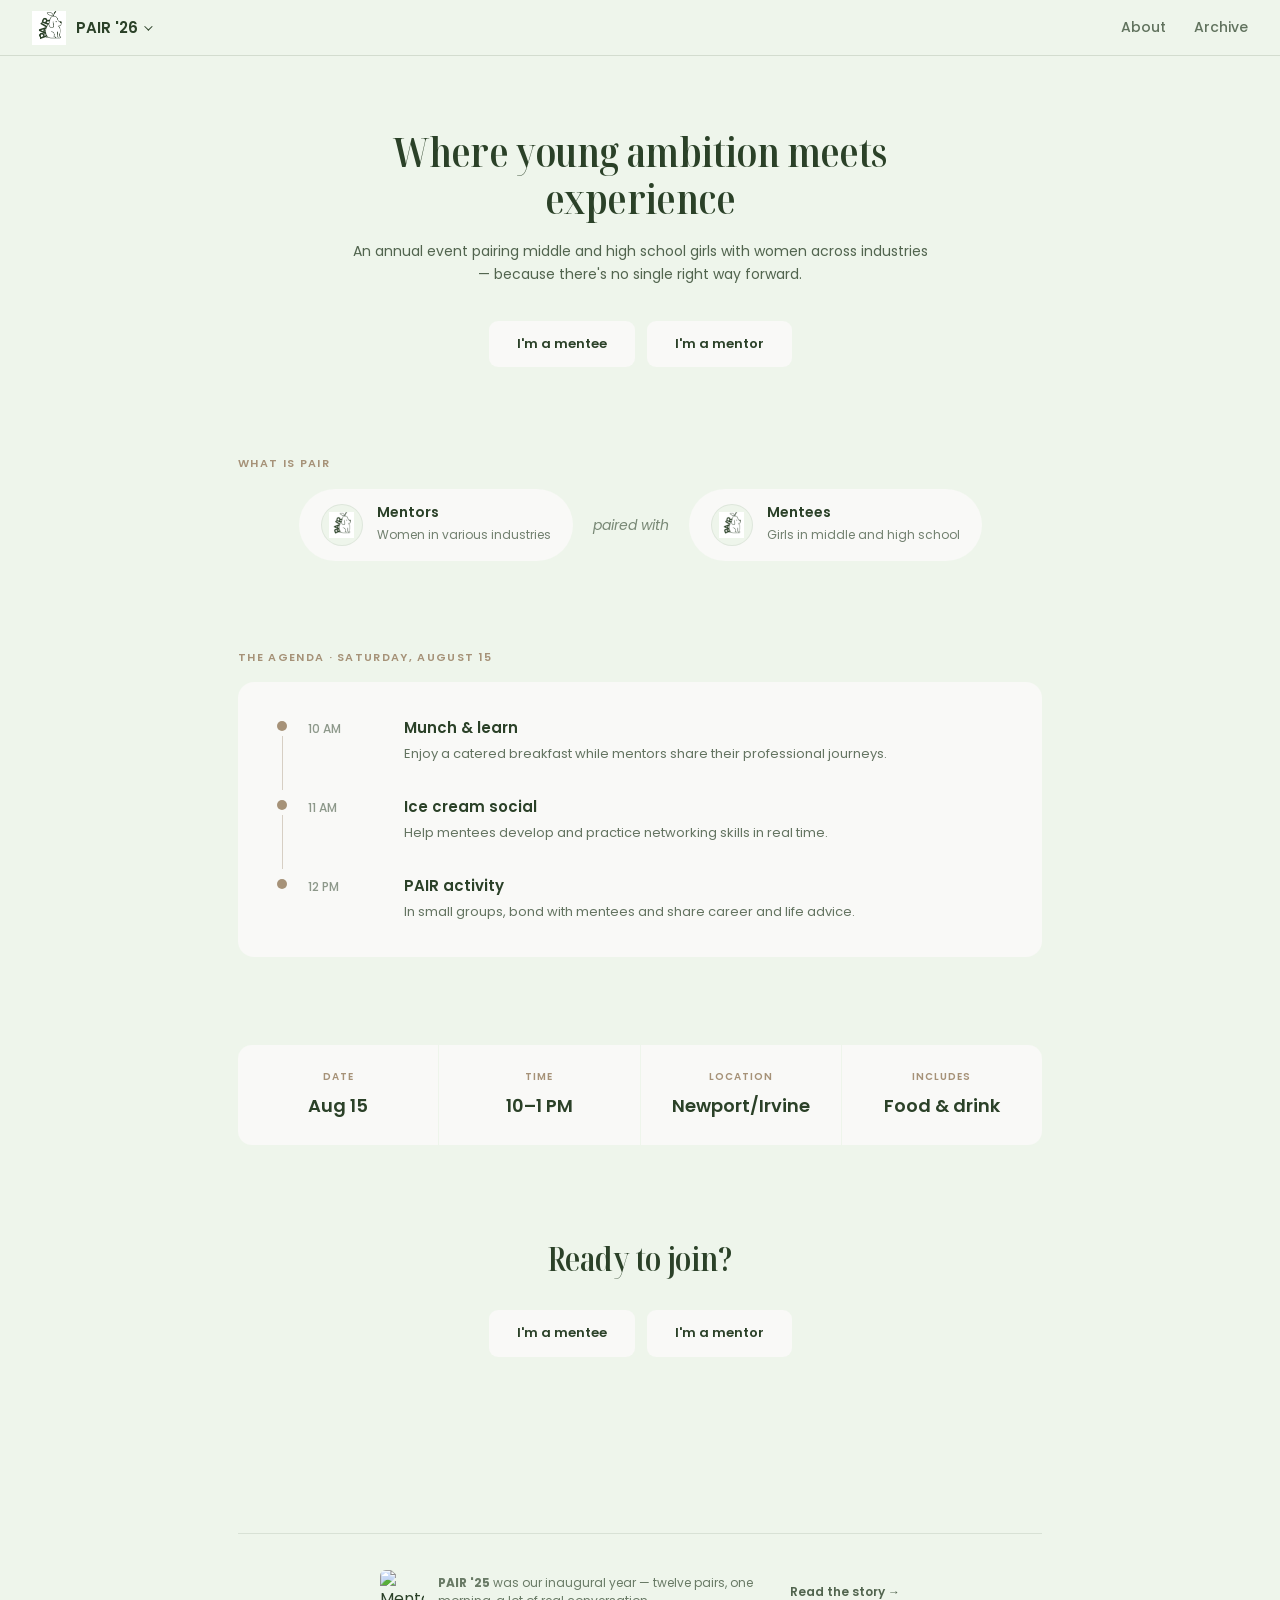
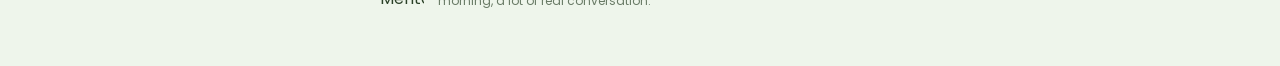
==== index.html @ a04f19eb "Initial PAIR website" ====
<!DOCTYPE html>
<html lang="en">
<head>
  <meta charset="UTF-8">
  <meta name="viewport" content="width=device-width, initial-scale=1.0">
  <title>PAIR — Where young ambition meets experience</title>
  <link rel="stylesheet" href="styles.css">
</head>
<body>

<header>
  <nav class="site-nav" aria-label="Main navigation">
    <div class="nav-left">
      <img src="pair-logo.png" alt="PAIR logo" class="nav-logo">
      <div class="nav-dropdown">
        <button class="nav-dropdown-trigger" aria-expanded="false" aria-haspopup="true">
          PAIR '26 <span class="nav-caret" aria-hidden="true"></span>
        </button>
        <div class="nav-dropdown-menu">
          <a href="mentees.html">For Mentees</a>
          <a href="mentors.html">For Mentors</a>
        </div>
      </div>
    </div>
    <div class="nav-right">
      <a href="about.html">About</a>
      <a href="archive.html">Archive</a>
    </div>
  </nav>
</header>

<main>
  <div class="page-wrapper">

    <!-- HERO -->
    <section class="hero" aria-labelledby="hero-heading">
      <h1 id="hero-heading" class="serif">Where young ambition meets experience</h1>
      <p class="hero-sub">An annual event pairing middle and high school girls with women across industries — because there's no single right way forward.</p>
      <div class="hero-buttons">
        <a href="mentees.html" class="btn btn-flower">
          <span class="flower-wrapper" aria-hidden="true">
            <span class="flower-inner">
              <svg width="26" height="28" viewBox="0 0 26 28" fill="none" aria-hidden="true">
                <path d="M13 28 C11.5 25 9.8 23.6 10.3 21.2 C10.8 18.8 14 18.8 13 16 C12.4 14.2 10.7 13.8 11.3 11.5" stroke="#5C8A4A" stroke-width="1.3" stroke-linecap="round" fill="none"/>
                <path d="M11.6 19.8 C9.2 18.4 8.2 16.4 9.6 15.6 C10.4 17.1 11.3 18.4 11.6 19.8Z" fill="#5C8A4A"/>
                <ellipse cx="0" cy="-4.3" rx="2" ry="3.4" fill="#c0392b" transform="translate(11.5,10.5) rotate(0)"/>
                <ellipse cx="0" cy="-4.3" rx="2" ry="3.4" fill="#a52a1a" transform="translate(11.5,10.5) rotate(60)"/>
                <ellipse cx="0" cy="-4.3" rx="2" ry="3.4" fill="#c0392b" transform="translate(11.5,10.5) rotate(120)"/>
                <ellipse cx="0" cy="-4.3" rx="2" ry="3.4" fill="#a52a1a" transform="translate(11.5,10.5) rotate(180)"/>
                <ellipse cx="0" cy="-4.3" rx="2" ry="3.4" fill="#c0392b" transform="translate(11.5,10.5) rotate(240)"/>
                <ellipse cx="0" cy="-4.3" rx="2" ry="3.4" fill="#a52a1a" transform="translate(11.5,10.5) rotate(300)"/>
                <circle cx="11.5" cy="10.5" r="2.4" fill="#f9c74f"/>
              </svg>
            </span>
          </span>
          I'm a mentee
        </a>
        <a href="mentors.html" class="btn btn-flower">
          <span class="flower-wrapper" aria-hidden="true">
            <span class="flower-inner">
              <svg width="26" height="28" viewBox="0 0 26 28" fill="none" aria-hidden="true">
                <path d="M13 28 C11.5 25 9.8 23.6 10.3 21.2 C10.8 18.8 14 18.8 13 16 C12.4 14.2 10.7 13.8 11.3 11.5" stroke="#5C8A4A" stroke-width="1.3" stroke-linecap="round" fill="none"/>
                <path d="M11.6 19.8 C9.2 18.4 8.2 16.4 9.6 15.6 C10.4 17.1 11.3 18.4 11.6 19.8Z" fill="#5C8A4A"/>
                <ellipse cx="0" cy="-4.3" rx="2" ry="3.4" fill="#c0392b" transform="translate(11.5,10.5) rotate(0)"/>
                <ellipse cx="0" cy="-4.3" rx="2" ry="3.4" fill="#a52a1a" transform="translate(11.5,10.5) rotate(60)"/>
                <ellipse cx="0" cy="-4.3" rx="2" ry="3.4" fill="#c0392b" transform="translate(11.5,10.5) rotate(120)"/>
                <ellipse cx="0" cy="-4.3" rx="2" ry="3.4" fill="#a52a1a" transform="translate(11.5,10.5) rotate(180)"/>
                <ellipse cx="0" cy="-4.3" rx="2" ry="3.4" fill="#c0392b" transform="translate(11.5,10.5) rotate(240)"/>
                <ellipse cx="0" cy="-4.3" rx="2" ry="3.4" fill="#a52a1a" transform="translate(11.5,10.5) rotate(300)"/>
                <circle cx="11.5" cy="10.5" r="2.4" fill="#f9c74f"/>
              </svg>
            </span>
          </span>
          I'm a mentor
        </a>
      </div>
    </section>

    <!-- WHAT IS PAIR -->
    <section class="concept-section" aria-labelledby="concept-label">
      <span class="section-label" id="concept-label">What is PAIR</span>
      <div class="concept-row">
        <div class="concept-chip">
          <div class="concept-icon">
            <img src="pair-logo.png" alt="">
          </div>
          <div class="concept-text">
            <strong>Mentors</strong>
            <span>Women in various industries</span>
          </div>
        </div>
        <span class="concept-connector">paired with</span>
        <div class="concept-chip">
          <div class="concept-icon">
            <img src="pair-logo.png" alt="">
          </div>
          <div class="concept-text">
            <strong>Mentees</strong>
            <span>Girls in middle and high school</span>
          </div>
        </div>
      </div>
    </section>

    <!-- AGENDA -->
    <section class="agenda-section" aria-labelledby="agenda-label">
      <span class="section-label" id="agenda-label">The Agenda &middot; Saturday, August 15</span>
      <div class="agenda-card">
        <div class="timeline">
          <div class="timeline-item">
            <div class="timeline-dot-col" aria-hidden="true">
              <div class="timeline-dot"></div>
              <div class="timeline-line"></div>
            </div>
            <div class="timeline-time">10 AM</div>
            <div class="timeline-content">
              <strong>Munch &amp; learn</strong>
              <p>Enjoy a catered breakfast while mentors share their professional journeys.</p>
            </div>
          </div>
          <div class="timeline-item">
            <div class="timeline-dot-col" aria-hidden="true">
              <div class="timeline-dot"></div>
              <div class="timeline-line"></div>
            </div>
            <div class="timeline-time">11 AM</div>
            <div class="timeline-content">
              <strong>Ice cream social</strong>
              <p>Help mentees develop and practice networking skills in real time.</p>
            </div>
          </div>
          <div class="timeline-item">
            <div class="timeline-dot-col" aria-hidden="true">
              <div class="timeline-dot"></div>
              <div class="timeline-line"></div>
            </div>
            <div class="timeline-time">12 PM</div>
            <div class="timeline-content">
              <strong>PAIR activity</strong>
              <p>In small groups, bond with mentees and share career and life advice.</p>
            </div>
          </div>
        </div>
      </div>
    </section>

    <!-- EVENT DETAILS -->
    <section class="event-details-section" aria-label="Event details">
      <div class="event-strip">
        <div class="event-cell">
          <span class="event-cell-label">Date</span>
          <span class="event-cell-value">Aug 15</span>
        </div>
        <div class="event-cell">
          <span class="event-cell-label">Time</span>
          <span class="event-cell-value">10–1 PM</span>
        </div>
        <div class="event-cell">
          <span class="event-cell-label">Location</span>
          <span class="event-cell-value">Newport/Irvine</span>
        </div>
        <div class="event-cell">
          <span class="event-cell-label">Includes</span>
          <span class="event-cell-value">Food &amp; drink</span>
        </div>
      </div>
    </section>

    <!-- CLOSING CTA -->
    <section class="closing-cta" aria-labelledby="cta-heading">
      <h2 id="cta-heading" class="serif">Ready to join?</h2>
      <div class="hero-buttons">
        <a href="mentees.html" class="btn btn-flower">
          <span class="flower-wrapper" aria-hidden="true">
            <span class="flower-inner">
              <svg width="26" height="28" viewBox="0 0 26 28" fill="none" aria-hidden="true">
                <path d="M13 28 C11.5 25 9.8 23.6 10.3 21.2 C10.8 18.8 14 18.8 13 16 C12.4 14.2 10.7 13.8 11.3 11.5" stroke="#5C8A4A" stroke-width="1.3" stroke-linecap="round" fill="none"/>
                <path d="M11.6 19.8 C9.2 18.4 8.2 16.4 9.6 15.6 C10.4 17.1 11.3 18.4 11.6 19.8Z" fill="#5C8A4A"/>
                <ellipse cx="0" cy="-4.3" rx="2" ry="3.4" fill="#c0392b" transform="translate(11.5,10.5) rotate(0)"/>
                <ellipse cx="0" cy="-4.3" rx="2" ry="3.4" fill="#a52a1a" transform="translate(11.5,10.5) rotate(60)"/>
                <ellipse cx="0" cy="-4.3" rx="2" ry="3.4" fill="#c0392b" transform="translate(11.5,10.5) rotate(120)"/>
                <ellipse cx="0" cy="-4.3" rx="2" ry="3.4" fill="#a52a1a" transform="translate(11.5,10.5) rotate(180)"/>
                <ellipse cx="0" cy="-4.3" rx="2" ry="3.4" fill="#c0392b" transform="translate(11.5,10.5) rotate(240)"/>
                <ellipse cx="0" cy="-4.3" rx="2" ry="3.4" fill="#a52a1a" transform="translate(11.5,10.5) rotate(300)"/>
                <circle cx="11.5" cy="10.5" r="2.4" fill="#f9c74f"/>
              </svg>
            </span>
          </span>
          I'm a mentee
        </a>
        <a href="mentors.html" class="btn btn-flower">
          <span class="flower-wrapper" aria-hidden="true">
            <span class="flower-inner">
              <svg width="26" height="28" viewBox="0 0 26 28" fill="none" aria-hidden="true">
                <path d="M13 28 C11.5 25 9.8 23.6 10.3 21.2 C10.8 18.8 14 18.8 13 16 C12.4 14.2 10.7 13.8 11.3 11.5" stroke="#5C8A4A" stroke-width="1.3" stroke-linecap="round" fill="none"/>
                <path d="M11.6 19.8 C9.2 18.4 8.2 16.4 9.6 15.6 C10.4 17.1 11.3 18.4 11.6 19.8Z" fill="#5C8A4A"/>
                <ellipse cx="0" cy="-4.3" rx="2" ry="3.4" fill="#c0392b" transform="translate(11.5,10.5) rotate(0)"/>
                <ellipse cx="0" cy="-4.3" rx="2" ry="3.4" fill="#a52a1a" transform="translate(11.5,10.5) rotate(60)"/>
                <ellipse cx="0" cy="-4.3" rx="2" ry="3.4" fill="#c0392b" transform="translate(11.5,10.5) rotate(120)"/>
                <ellipse cx="0" cy="-4.3" rx="2" ry="3.4" fill="#a52a1a" transform="translate(11.5,10.5) rotate(180)"/>
                <ellipse cx="0" cy="-4.3" rx="2" ry="3.4" fill="#c0392b" transform="translate(11.5,10.5) rotate(240)"/>
                <ellipse cx="0" cy="-4.3" rx="2" ry="3.4" fill="#a52a1a" transform="translate(11.5,10.5) rotate(300)"/>
                <circle cx="11.5" cy="10.5" r="2.4" fill="#f9c74f"/>
              </svg>
            </span>
          </span>
          I'm a mentor
        </a>
      </div>
    </section>

  </div><!-- /page-wrapper -->
</main>

<!-- PAIR '25 FOOTNOTE -->
<footer>
  <div class="page-wrapper" style="padding-top: 0; padding-bottom: 52px;">
    <div class="footnote-strip">
      <div class="footnote-row">
        <img src="DSC01546.JPG" alt="Mentors and mentees gathered at PAIR '25" class="footnote-photo">
        <p class="footnote-text"><strong>PAIR '25</strong> was our inaugural year — twelve pairs, one morning, a lot of real conversation.</p>
        <a href="archive.html" class="footnote-link">Read the story →</a>
      </div>
    </div>
  </div>
</footer>

<script src="nav.js"></script>
</body>
</html>
---- styles.css ----
@import url('https://fonts.googleapis.com/css2?family=Noto+Serif+Display:ital,wdth,wght@0,62.5..100,600;1,62.5..100,600&family=Poppins:ital,wght@0,300;0,400;0,500;0,600;1,400&display=swap');

:root {
  --bg: #eef5eb;
  --card: #f9f9f7;
  --brown: #A69278;
  --text: #2b4128;
}

*, *::before, *::after { box-sizing: border-box; margin: 0; padding: 0; }
html { scroll-behavior: smooth; }
body { font-family: 'Poppins', sans-serif; background: var(--bg); color: var(--text); line-height: 1.6; }
img { max-width: 100%; display: block; }
a { color: inherit; text-decoration: none; }
:focus-visible { outline: 2px solid var(--brown); outline-offset: 3px; border-radius: 4px; }

/* ── NAV ── */
.site-nav {
  position: sticky; top: 0; z-index: 100;
  background: var(--bg);
  border-bottom: 1px solid rgba(43,65,40,0.14);
  padding: 0 32px; height: 56px;
  display: flex; align-items: center; justify-content: space-between;
}
.nav-left { display: flex; align-items: center; gap: 10px; }
.nav-logo { width: 34px; height: 34px; object-fit: contain; }

.nav-dropdown { position: relative; }
.nav-dropdown-trigger {
  display: inline-flex; align-items: center; gap: 6px;
  font-family: 'Poppins', sans-serif; font-weight: 600; font-size: 15px;
  color: var(--text); background: none; border: none; cursor: pointer; padding: 4px 0;
}
.nav-caret {
  width: 6px; height: 6px;
  border-right: 1.5px solid currentColor; border-bottom: 1.5px solid currentColor;
  transform: rotate(45deg) translateY(-2px);
  transition: transform 0.18s;
  display: inline-block;
}
.nav-dropdown-trigger[aria-expanded="true"] .nav-caret { transform: rotate(-135deg) translateY(2px); }

.nav-dropdown-menu {
  position: absolute; top: calc(100% + 8px); left: 0;
  background: var(--card); border-radius: 10px;
  box-shadow: 0 4px 24px rgba(43,65,40,0.13);
  min-width: 156px; padding: 6px 0;
  opacity: 0; pointer-events: none; transform: translateY(-6px);
  transition: opacity 0.15s, transform 0.15s;
}
.nav-dropdown:hover .nav-dropdown-menu,
.nav-dropdown-menu.open { opacity: 1; pointer-events: all; transform: translateY(0); }

.nav-dropdown-menu a {
  display: block; padding: 10px 18px;
  font-size: 14px; font-weight: 500; color: var(--text);
  transition: opacity 0.12s;
}
.nav-dropdown-menu a:hover { opacity: 0.65; }
.nav-dropdown-menu a[aria-current="page"] { font-weight: 600; }

.nav-right { display: flex; align-items: center; gap: 28px; }
.nav-right a { font-size: 14px; font-weight: 500; opacity: 0.72; transition: opacity 0.15s; }
.nav-right a:hover, .nav-right a[aria-current="page"] { opacity: 1; }

/* ── TYPOGRAPHY ── */
.serif {
  font-family: 'Noto Serif Display', Georgia, serif;
  font-stretch: condensed; letter-spacing: -0.015em; font-weight: 600;
}
.section-label {
  font-size: 11px; font-weight: 600;
  letter-spacing: 0.12em; text-transform: uppercase;
  color: var(--brown); display: block; margin-bottom: 16px;
}

/* ── BUTTONS ── */
.btn {
  display: inline-flex; align-items: center; justify-content: center;
  background: var(--card); color: var(--text);
  border: none; border-radius: 9px; padding: 13px 28px;
  font-family: 'Poppins', sans-serif; font-weight: 600; font-size: 13px;
  cursor: pointer; text-decoration: none;
  transition: background 0.18s ease, color 0.18s ease, transform 0.18s ease;
}
.btn:hover { background: var(--brown); color: var(--card); transform: translateY(-1px); }

/* Flower button */
.btn-flower { position: relative; overflow: visible; }

.flower-wrapper {
  position: absolute; top: -22px; left: 50%; transform: translateX(-50%);
  width: 26px; height: 0; overflow: hidden; pointer-events: none;
  transition: height 0.4s cubic-bezier(0.16, 1, 0.3, 1);
}
.flower-inner {
  position: absolute; bottom: -6px; left: 0;
  width: 26px; height: 28px;
  opacity: 0; transition: opacity 0.25s ease 0.05s;
}
.flower-inner svg {
  transform: scale(0.7) translateY(4px);
  transform-origin: 13px 24px;
  transition: transform 0.4s cubic-bezier(0.34, 1.2, 0.4, 1);
}
.btn-flower:hover .flower-wrapper { height: 22px; }
.btn-flower:hover .flower-inner { opacity: 1; }
.btn-flower:hover .flower-inner svg { transform: scale(1) translateY(0); }

/* ── PAGE LAYOUT ── */
.page-wrapper { max-width: 860px; margin: 0 auto; padding: 0 28px 88px; }

/* ── HOME: HERO ── */
.hero {
  text-align: center; max-width: 580px;
  margin: 0 auto 88px; padding-top: 72px;
}
.hero h1 { font-size: 40px; line-height: 1.18; margin-bottom: 18px; }
.hero-sub { font-size: 14px; opacity: 0.8; margin-bottom: 34px; line-height: 1.65; }
.hero-buttons { display: flex; gap: 12px; justify-content: center; flex-wrap: wrap; }

/* ── CONCEPT ── */
.concept-section { margin-bottom: 88px; }
.concept-row {
  display: flex; align-items: center; gap: 20px;
  flex-wrap: wrap; justify-content: center;
}
.concept-chip {
  background: var(--card); border-radius: 100px;
  padding: 14px 22px; display: flex; align-items: center; gap: 14px;
}
.concept-icon {
  width: 42px; height: 42px; border-radius: 50%;
  background: var(--bg); overflow: hidden; flex-shrink: 0;
  display: flex; align-items: center; justify-content: center;
  border: 1px solid rgba(43,65,40,0.08);
}
.concept-icon img { width: 26px; height: 26px; object-fit: contain; }
.concept-text strong { font-size: 14px; font-weight: 600; display: block; line-height: 1.3; }
.concept-text span { font-size: 12px; opacity: 0.65; }
.concept-connector { font-size: 14px; opacity: 0.6; font-style: italic; white-space: nowrap; }

/* ── AGENDA ── */
.agenda-section { margin-bottom: 88px; }
.agenda-card { background: var(--card); border-radius: 16px; padding: 34px 38px; }
.timeline { display: flex; flex-direction: column; }
.timeline-item { display: grid; grid-template-columns: 12px 76px 1fr; gap: 0 20px; }
.timeline-dot-col { display: flex; flex-direction: column; align-items: center; padding-top: 5px; }
.timeline-dot { width: 10px; height: 10px; border-radius: 50%; background: var(--brown); flex-shrink: 0; }
.timeline-line { width: 1px; flex: 1; background: rgba(166,146,120,0.4); margin: 5px 0; min-height: 20px; }
.timeline-item:last-child .timeline-line { display: none; }
.timeline-time { font-size: 12px; font-weight: 500; opacity: 0.52; padding-top: 3px; white-space: nowrap; }
.timeline-content { padding-bottom: 30px; }
.timeline-item:last-child .timeline-content { padding-bottom: 0; }
.timeline-content strong { font-size: 15px; font-weight: 600; display: block; margin-bottom: 4px; }
.timeline-content p { font-size: 13px; opacity: 0.72; line-height: 1.6; }

/* ── EVENT DETAILS ── */
.event-details-section { margin-bottom: 88px; }
.event-strip {
  display: grid; grid-template-columns: repeat(4, 1fr);
  gap: 1px; background: var(--bg); border-radius: 14px; overflow: hidden;
}
.event-cell { background: var(--card); padding: 24px 18px; text-align: center; }
.event-cell-label {
  font-size: 10px; font-weight: 600; letter-spacing: 0.1em; text-transform: uppercase;
  color: var(--brown); display: block; margin-bottom: 7px;
}
.event-cell-value { font-size: 18px; font-weight: 600; }

/* ── CLOSING CTA ── */
.closing-cta { text-align: center; margin-bottom: 72px; }
.closing-cta h2 { font-size: 32px; margin-bottom: 26px; }

/* ── FOOTNOTE ── */
.footnote-strip { border-top: 1px solid rgba(43,65,40,0.11); padding-top: 36px; margin-top: 16px; }
.footnote-row { display: flex; align-items: center; gap: 14px; max-width: 520px; margin: 0 auto; }
.footnote-photo { width: 44px; height: 44px; border-radius: 6px; object-fit: cover; flex-shrink: 0; }
.footnote-text { font-size: 12px; opacity: 0.68; flex: 1; line-height: 1.5; }
.footnote-link { font-size: 12px; font-weight: 600; opacity: 0.8; white-space: nowrap; transition: opacity 0.15s; }
.footnote-link:hover { opacity: 1; }

/* ── INNER PAGES ── */
.inner-hero { padding-top: 60px; margin-bottom: 48px; }
.inner-hero h1.serif { font-size: 26px; display: block; margin-bottom: 26px; }
.inner-hero .signup-btn-wrap { display: inline-block; }

/* ── FAQ ── */
.faq-section { margin-top: 8px; }
.faq-list { display: flex; flex-direction: column; gap: 26px; }
.faq-item { border-left: 2px solid var(--brown); padding-left: 20px; }
.faq-q { font-size: 15px; font-weight: 600; margin-bottom: 7px; }
.faq-a { font-size: 14px; opacity: 0.78; line-height: 1.68; }

/* ── ABOUT ── */
.about-mission { padding-top: 60px; margin-bottom: 48px; }
.about-mission h1.serif { font-size: 36px; margin-bottom: 20px; }
.about-body { font-size: 15px; opacity: 0.85; max-width: 620px; margin-bottom: 26px; line-height: 1.75; }
.funding-quote {
  border-left: 2px solid var(--brown); padding-left: 18px;
  font-style: italic; font-size: 13px; opacity: 0.72; max-width: 480px; line-height: 1.6;
}
.divider { border: none; border-top: 1px solid rgba(43,65,40,0.11); margin: 52px 0; }

.team-label { text-align: center; margin-bottom: 38px; }
.team-bios { display: flex; gap: 52px; justify-content: center; flex-wrap: wrap; }
.bio-card { text-align: center; flex: 0 0 200px; }
.bio-avatar {
  width: 100px; height: 100px; border-radius: 50%;
  background: var(--card); margin: 0 auto 16px;
  display: flex; align-items: center; justify-content: center;
  border: 2px solid rgba(166,146,120,0.22);
  font-family: 'Noto Serif Display', Georgia, serif;
  font-size: 30px; font-weight: 600; color: var(--brown);
}
.bio-name { font-size: 17px; font-weight: 600; margin-bottom: 6px; }
.bio-role-row {
  display: flex; align-items: center; justify-content: center; gap: 7px;
  font-size: 12px; opacity: 0.68; margin-bottom: 13px; flex-wrap: wrap;
}
.bio-linkedin { color: var(--brown); display: inline-flex; align-items: center; transition: opacity 0.15s; }
.bio-linkedin:hover { opacity: 0.65; }
.bio-text { font-size: 13px; opacity: 0.78; line-height: 1.62; }

/* ── ARCHIVE ── */
.archive-header { padding-top: 60px; margin-bottom: 68px; }
.archive-header h1.serif { font-size: 34px; margin-bottom: 8px; }
.archive-subline { font-size: 13px; opacity: 0.68; }

.archive-sections { display: flex; flex-direction: column; gap: 68px; margin-bottom: 68px; }
.archive-row { display: grid; grid-template-columns: 1fr 1fr; gap: 44px; align-items: center; }
.archive-text p { font-size: 15px; opacity: 0.83; line-height: 1.78; }
.archive-photo img { border-radius: 14px; width: 100%; height: 280px; object-fit: cover; }
.archive-placeholder {
  border-radius: 14px; width: 100%; height: 280px;
  background: var(--card); display: flex; align-items: center; justify-content: center;
  font-size: 12px; opacity: 0.42; letter-spacing: 0.04em;
  border: 1px solid rgba(43,65,40,0.07);
}

.archive-transition { font-style: italic; font-size: 14px; opacity: 0.68; margin-bottom: 36px; }

.testimonial-grid { display: grid; grid-template-columns: repeat(3, 1fr); gap: 16px; margin-bottom: 36px; }
.testimonial-card { background: var(--card); border-radius: 14px; padding: 26px 22px 22px; }
.tquote { font-family: 'Noto Serif Display', Georgia, serif; font-size: 48px; color: var(--brown); line-height: 0.85; margin-bottom: 14px; }
.ttext { font-size: 13px; opacity: 0.84; line-height: 1.65; margin-bottom: 14px; }
.tattrib { font-size: 11px; font-weight: 600; opacity: 0.48; letter-spacing: 0.05em; }

.archive-closing { font-style: italic; font-size: 14px; opacity: 0.72; text-align: center; max-width: 520px; margin: 0 auto; line-height: 1.7; }

/* ── RESPONSIVE ── */
@media (max-width: 680px) {
  .archive-row { grid-template-columns: 1fr; }
  .testimonial-grid { grid-template-columns: 1fr; }
  .event-strip { grid-template-columns: repeat(2, 1fr); }
  .team-bios { gap: 36px; }
  .agenda-card { padding: 24px 22px; }
}
@media (max-width: 520px) {
  .hero h1 { font-size: 30px; }
  .site-nav { padding: 0 18px; }
  .concept-chip { border-radius: 18px; padding: 14px 18px; }
}
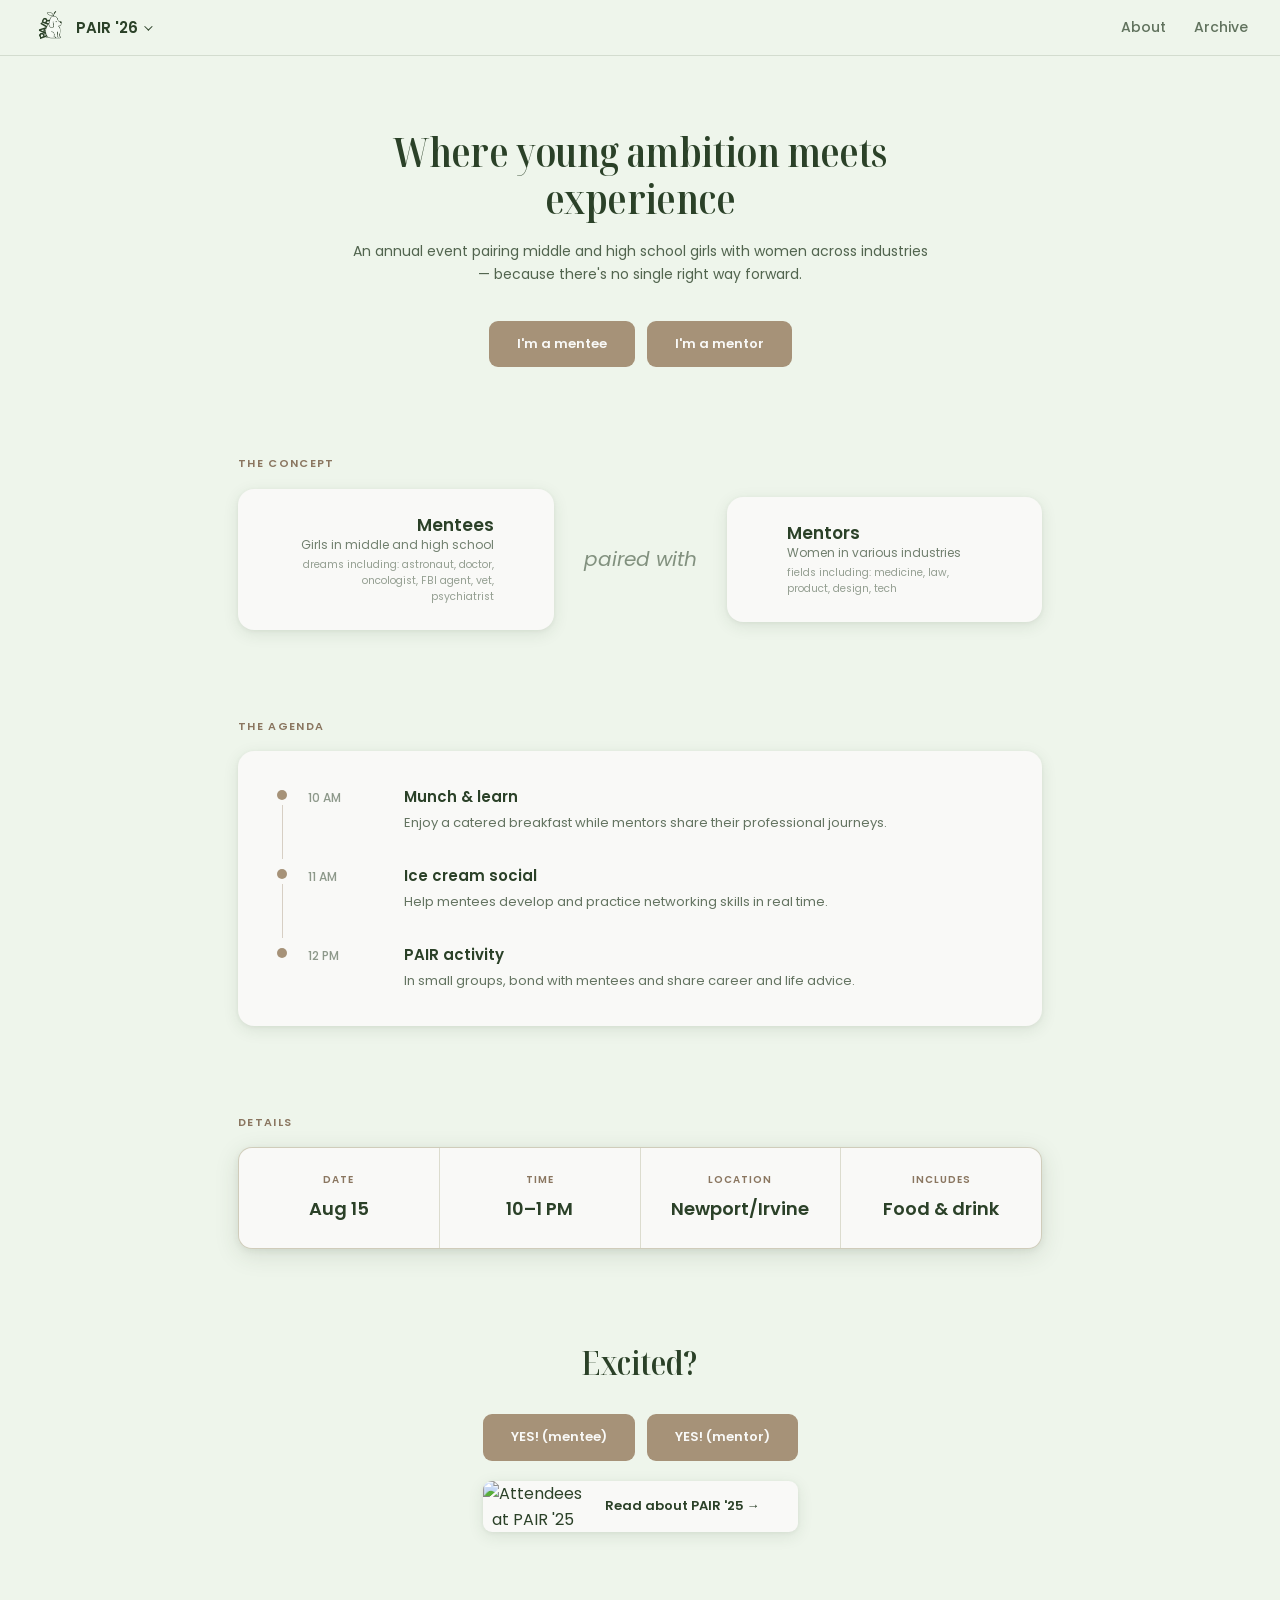
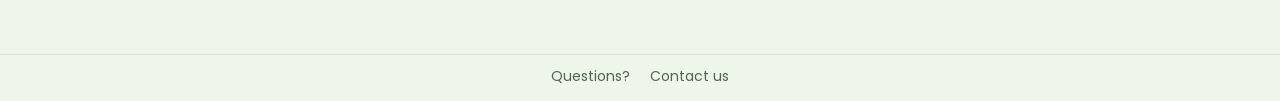
==== commit 211a5b84: "second version of site" ====
--- a/index.html
+++ b/index.html
@@ -4,30 +4,11 @@
   <meta charset="UTF-8">
   <meta name="viewport" content="width=device-width, initial-scale=1.0">
   <title>PAIR — Where young ambition meets experience</title>
-  <link rel="stylesheet" href="styles.css">
+  <link rel="stylesheet" href="assets/css/styles.css">
 </head>
 <body>
 
-<header>
-  <nav class="site-nav" aria-label="Main navigation">
-    <div class="nav-left">
-      <img src="pair-logo.png" alt="PAIR logo" class="nav-logo">
-      <div class="nav-dropdown">
-        <button class="nav-dropdown-trigger" aria-expanded="false" aria-haspopup="true">
-          PAIR '26 <span class="nav-caret" aria-hidden="true"></span>
-        </button>
-        <div class="nav-dropdown-menu">
-          <a href="mentees.html">For Mentees</a>
-          <a href="mentors.html">For Mentors</a>
-        </div>
-      </div>
-    </div>
-    <div class="nav-right">
-      <a href="about.html">About</a>
-      <a href="archive.html">Archive</a>
-    </div>
-  </nav>
-</header>
+<header id="site-header"></header>
 
 <main>
   <div class="page-wrapper">
@@ -38,73 +19,56 @@
       <p class="hero-sub">An annual event pairing middle and high school girls with women across industries — because there's no single right way forward.</p>
       <div class="hero-buttons">
         <a href="mentees.html" class="btn btn-flower">
-          <span class="flower-wrapper" aria-hidden="true">
-            <span class="flower-inner">
-              <svg width="26" height="28" viewBox="0 0 26 28" fill="none" aria-hidden="true">
-                <path d="M13 28 C11.5 25 9.8 23.6 10.3 21.2 C10.8 18.8 14 18.8 13 16 C12.4 14.2 10.7 13.8 11.3 11.5" stroke="#5C8A4A" stroke-width="1.3" stroke-linecap="round" fill="none"/>
-                <path d="M11.6 19.8 C9.2 18.4 8.2 16.4 9.6 15.6 C10.4 17.1 11.3 18.4 11.6 19.8Z" fill="#5C8A4A"/>
-                <ellipse cx="0" cy="-4.3" rx="2" ry="3.4" fill="#c0392b" transform="translate(11.5,10.5) rotate(0)"/>
-                <ellipse cx="0" cy="-4.3" rx="2" ry="3.4" fill="#a52a1a" transform="translate(11.5,10.5) rotate(60)"/>
-                <ellipse cx="0" cy="-4.3" rx="2" ry="3.4" fill="#c0392b" transform="translate(11.5,10.5) rotate(120)"/>
-                <ellipse cx="0" cy="-4.3" rx="2" ry="3.4" fill="#a52a1a" transform="translate(11.5,10.5) rotate(180)"/>
-                <ellipse cx="0" cy="-4.3" rx="2" ry="3.4" fill="#c0392b" transform="translate(11.5,10.5) rotate(240)"/>
-                <ellipse cx="0" cy="-4.3" rx="2" ry="3.4" fill="#a52a1a" transform="translate(11.5,10.5) rotate(300)"/>
-                <circle cx="11.5" cy="10.5" r="2.4" fill="#f9c74f"/>
-              </svg>
-            </span>
-          </span>
+          <span class="flower-wrapper" aria-hidden="true"><span class="flower-inner"><svg width="26" height="28" viewBox="0 0 26 28" fill="none"><path d="M13 28 C11.5 25 9.8 23.6 10.3 21.2 C10.8 18.8 14 18.8 13 16 C12.4 14.2 10.7 13.8 11.3 11.5" stroke="#5C8A4A" stroke-width="1.3" stroke-linecap="round" fill="none"/><path d="M11.6 19.8 C9.2 18.4 8.2 16.4 9.6 15.6 C10.4 17.1 11.3 18.4 11.6 19.8Z" fill="#5C8A4A"/><ellipse cx="0" cy="-4.3" rx="2" ry="3.4" fill="#c0392b" transform="translate(11.5,10.5) rotate(0)"/><ellipse cx="0" cy="-4.3" rx="2" ry="3.4" fill="#a52a1a" transform="translate(11.5,10.5) rotate(60)"/><ellipse cx="0" cy="-4.3" rx="2" ry="3.4" fill="#c0392b" transform="translate(11.5,10.5) rotate(120)"/><ellipse cx="0" cy="-4.3" rx="2" ry="3.4" fill="#a52a1a" transform="translate(11.5,10.5) rotate(180)"/><ellipse cx="0" cy="-4.3" rx="2" ry="3.4" fill="#c0392b" transform="translate(11.5,10.5) rotate(240)"/><ellipse cx="0" cy="-4.3" rx="2" ry="3.4" fill="#a52a1a" transform="translate(11.5,10.5) rotate(300)"/><circle cx="11.5" cy="10.5" r="2.4" fill="#f9c74f"/></svg></span></span>
           I'm a mentee
         </a>
         <a href="mentors.html" class="btn btn-flower">
-          <span class="flower-wrapper" aria-hidden="true">
-            <span class="flower-inner">
-              <svg width="26" height="28" viewBox="0 0 26 28" fill="none" aria-hidden="true">
-                <path d="M13 28 C11.5 25 9.8 23.6 10.3 21.2 C10.8 18.8 14 18.8 13 16 C12.4 14.2 10.7 13.8 11.3 11.5" stroke="#5C8A4A" stroke-width="1.3" stroke-linecap="round" fill="none"/>
-                <path d="M11.6 19.8 C9.2 18.4 8.2 16.4 9.6 15.6 C10.4 17.1 11.3 18.4 11.6 19.8Z" fill="#5C8A4A"/>
-                <ellipse cx="0" cy="-4.3" rx="2" ry="3.4" fill="#c0392b" transform="translate(11.5,10.5) rotate(0)"/>
-                <ellipse cx="0" cy="-4.3" rx="2" ry="3.4" fill="#a52a1a" transform="translate(11.5,10.5) rotate(60)"/>
-                <ellipse cx="0" cy="-4.3" rx="2" ry="3.4" fill="#c0392b" transform="translate(11.5,10.5) rotate(120)"/>
-                <ellipse cx="0" cy="-4.3" rx="2" ry="3.4" fill="#a52a1a" transform="translate(11.5,10.5) rotate(180)"/>
-                <ellipse cx="0" cy="-4.3" rx="2" ry="3.4" fill="#c0392b" transform="translate(11.5,10.5) rotate(240)"/>
-                <ellipse cx="0" cy="-4.3" rx="2" ry="3.4" fill="#a52a1a" transform="translate(11.5,10.5) rotate(300)"/>
-                <circle cx="11.5" cy="10.5" r="2.4" fill="#f9c74f"/>
-              </svg>
-            </span>
-          </span>
+          <span class="flower-wrapper" aria-hidden="true"><span class="flower-inner"><svg width="26" height="28" viewBox="0 0 26 28" fill="none"><path d="M13 28 C11.5 25 9.8 23.6 10.3 21.2 C10.8 18.8 14 18.8 13 16 C12.4 14.2 10.7 13.8 11.3 11.5" stroke="#5C8A4A" stroke-width="1.3" stroke-linecap="round" fill="none"/><path d="M11.6 19.8 C9.2 18.4 8.2 16.4 9.6 15.6 C10.4 17.1 11.3 18.4 11.6 19.8Z" fill="#5C8A4A"/><ellipse cx="0" cy="-4.3" rx="2" ry="3.4" fill="#c0392b" transform="translate(11.5,10.5) rotate(0)"/><ellipse cx="0" cy="-4.3" rx="2" ry="3.4" fill="#a52a1a" transform="translate(11.5,10.5) rotate(60)"/><ellipse cx="0" cy="-4.3" rx="2" ry="3.4" fill="#c0392b" transform="translate(11.5,10.5) rotate(120)"/><ellipse cx="0" cy="-4.3" rx="2" ry="3.4" fill="#a52a1a" transform="translate(11.5,10.5) rotate(180)"/><ellipse cx="0" cy="-4.3" rx="2" ry="3.4" fill="#c0392b" transform="translate(11.5,10.5) rotate(240)"/><ellipse cx="0" cy="-4.3" rx="2" ry="3.4" fill="#a52a1a" transform="translate(11.5,10.5) rotate(300)"/><circle cx="11.5" cy="10.5" r="2.4" fill="#f9c74f"/></svg></span></span>
           I'm a mentor
         </a>
       </div>
     </section>
 
-    <!-- WHAT IS PAIR -->
+    <!-- THE CONCEPT -->
     <section class="concept-section" aria-labelledby="concept-label">
-      <span class="section-label" id="concept-label">What is PAIR</span>
+      <span class="section-label" id="concept-label">The Concept</span>
       <div class="concept-row">
+
+        <!-- Mentees chip: icon left, text right -->
+        <div class="concept-chip concept-chip--reverse">
+          <!-- <div class="concept-icon">
+            <img src="assets/images/pair-logo.png" alt="">
+          </div> -->
+          <div class="concept-text">
+            <strong>Mentees</strong>
+            <span>Girls in middle and high school</span>
+            <span class="concept-examples">dreams including: astronaut, doctor, oncologist, FBI agent, vet, psychiatrist</span>
+          </div>
+        </div>
+
+        <!-- Dashed line with "paired with" in the middle -->
+
+          <span class="concept-paired-text">paired with</span>
+
+
+        <!-- Mentors chip: text left, icon RIGHT -->
         <div class="concept-chip">
-          <div class="concept-icon">
-            <img src="pair-logo.png" alt="">
-          </div>
+          <!-- <div class="concept-icon">
+            <img src="assets/images/pair-logo.png" alt="">
+          </div> -->
           <div class="concept-text">
             <strong>Mentors</strong>
             <span>Women in various industries</span>
+            <span class="concept-examples">fields including: medicine, law, product, design, tech</span>
           </div>
         </div>
-        <span class="concept-connector">paired with</span>
-        <div class="concept-chip">
-          <div class="concept-icon">
-            <img src="pair-logo.png" alt="">
-          </div>
-          <div class="concept-text">
-            <strong>Mentees</strong>
-            <span>Girls in middle and high school</span>
-          </div>
-        </div>
+
       </div>
     </section>
 
-    <!-- AGENDA -->
+    <!-- THE AGENDA -->
     <section class="agenda-section" aria-labelledby="agenda-label">
-      <span class="section-label" id="agenda-label">The Agenda &middot; Saturday, August 15</span>
+      <span class="section-label" id="agenda-label">The Agenda</span>
       <div class="agenda-card">
         <div class="timeline">
           <div class="timeline-item">
@@ -144,8 +108,9 @@
       </div>
     </section>
 
-    <!-- EVENT DETAILS -->
+    <!-- DETAILS -->
     <section class="event-details-section" aria-label="Event details">
+      <span class="section-label">Details</span>
       <div class="event-strip">
         <div class="event-cell">
           <span class="event-cell-label">Date</span>
@@ -166,65 +131,32 @@
       </div>
     </section>
 
-    <!-- CLOSING CTA -->
+    <!-- EXCITED? CTA -->
     <section class="closing-cta" aria-labelledby="cta-heading">
-      <h2 id="cta-heading" class="serif">Ready to join?</h2>
-      <div class="hero-buttons">
-        <a href="mentees.html" class="btn btn-flower">
-          <span class="flower-wrapper" aria-hidden="true">
-            <span class="flower-inner">
-              <svg width="26" height="28" viewBox="0 0 26 28" fill="none" aria-hidden="true">
-                <path d="M13 28 C11.5 25 9.8 23.6 10.3 21.2 C10.8 18.8 14 18.8 13 16 C12.4 14.2 10.7 13.8 11.3 11.5" stroke="#5C8A4A" stroke-width="1.3" stroke-linecap="round" fill="none"/>
-                <path d="M11.6 19.8 C9.2 18.4 8.2 16.4 9.6 15.6 C10.4 17.1 11.3 18.4 11.6 19.8Z" fill="#5C8A4A"/>
-                <ellipse cx="0" cy="-4.3" rx="2" ry="3.4" fill="#c0392b" transform="translate(11.5,10.5) rotate(0)"/>
-                <ellipse cx="0" cy="-4.3" rx="2" ry="3.4" fill="#a52a1a" transform="translate(11.5,10.5) rotate(60)"/>
-                <ellipse cx="0" cy="-4.3" rx="2" ry="3.4" fill="#c0392b" transform="translate(11.5,10.5) rotate(120)"/>
-                <ellipse cx="0" cy="-4.3" rx="2" ry="3.4" fill="#a52a1a" transform="translate(11.5,10.5) rotate(180)"/>
-                <ellipse cx="0" cy="-4.3" rx="2" ry="3.4" fill="#c0392b" transform="translate(11.5,10.5) rotate(240)"/>
-                <ellipse cx="0" cy="-4.3" rx="2" ry="3.4" fill="#a52a1a" transform="translate(11.5,10.5) rotate(300)"/>
-                <circle cx="11.5" cy="10.5" r="2.4" fill="#f9c74f"/>
-              </svg>
-            </span>
-          </span>
-          I'm a mentee
-        </a>
-        <a href="mentors.html" class="btn btn-flower">
-          <span class="flower-wrapper" aria-hidden="true">
-            <span class="flower-inner">
-              <svg width="26" height="28" viewBox="0 0 26 28" fill="none" aria-hidden="true">
-                <path d="M13 28 C11.5 25 9.8 23.6 10.3 21.2 C10.8 18.8 14 18.8 13 16 C12.4 14.2 10.7 13.8 11.3 11.5" stroke="#5C8A4A" stroke-width="1.3" stroke-linecap="round" fill="none"/>
-                <path d="M11.6 19.8 C9.2 18.4 8.2 16.4 9.6 15.6 C10.4 17.1 11.3 18.4 11.6 19.8Z" fill="#5C8A4A"/>
-                <ellipse cx="0" cy="-4.3" rx="2" ry="3.4" fill="#c0392b" transform="translate(11.5,10.5) rotate(0)"/>
-                <ellipse cx="0" cy="-4.3" rx="2" ry="3.4" fill="#a52a1a" transform="translate(11.5,10.5) rotate(60)"/>
-                <ellipse cx="0" cy="-4.3" rx="2" ry="3.4" fill="#c0392b" transform="translate(11.5,10.5) rotate(120)"/>
-                <ellipse cx="0" cy="-4.3" rx="2" ry="3.4" fill="#a52a1a" transform="translate(11.5,10.5) rotate(180)"/>
-                <ellipse cx="0" cy="-4.3" rx="2" ry="3.4" fill="#c0392b" transform="translate(11.5,10.5) rotate(240)"/>
-                <ellipse cx="0" cy="-4.3" rx="2" ry="3.4" fill="#a52a1a" transform="translate(11.5,10.5) rotate(300)"/>
-                <circle cx="11.5" cy="10.5" r="2.4" fill="#f9c74f"/>
-              </svg>
-            </span>
-          </span>
-          I'm a mentor
+      <h2 id="cta-heading" class="serif">Excited?</h2>
+      <div class="cta-group">
+        <div class="cta-top-row">
+          <a href="mentees.html" class="btn btn-flower">
+            <span class="flower-wrapper" aria-hidden="true"><span class="flower-inner"><svg width="26" height="28" viewBox="0 0 26 28" fill="none"><path d="M13 28 C11.5 25 9.8 23.6 10.3 21.2 C10.8 18.8 14 18.8 13 16 C12.4 14.2 10.7 13.8 11.3 11.5" stroke="#5C8A4A" stroke-width="1.3" stroke-linecap="round" fill="none"/><path d="M11.6 19.8 C9.2 18.4 8.2 16.4 9.6 15.6 C10.4 17.1 11.3 18.4 11.6 19.8Z" fill="#5C8A4A"/><ellipse cx="0" cy="-4.3" rx="2" ry="3.4" fill="#c0392b" transform="translate(11.5,10.5) rotate(0)"/><ellipse cx="0" cy="-4.3" rx="2" ry="3.4" fill="#a52a1a" transform="translate(11.5,10.5) rotate(60)"/><ellipse cx="0" cy="-4.3" rx="2" ry="3.4" fill="#c0392b" transform="translate(11.5,10.5) rotate(120)"/><ellipse cx="0" cy="-4.3" rx="2" ry="3.4" fill="#a52a1a" transform="translate(11.5,10.5) rotate(180)"/><ellipse cx="0" cy="-4.3" rx="2" ry="3.4" fill="#c0392b" transform="translate(11.5,10.5) rotate(240)"/><ellipse cx="0" cy="-4.3" rx="2" ry="3.4" fill="#a52a1a" transform="translate(11.5,10.5) rotate(300)"/><circle cx="11.5" cy="10.5" r="2.4" fill="#f9c74f"/></svg></span></span>
+            YES! (mentee)
+          </a>
+          <a href="mentors.html" class="btn btn-flower">
+            <span class="flower-wrapper" aria-hidden="true"><span class="flower-inner"><svg width="26" height="28" viewBox="0 0 26 28" fill="none"><path d="M13 28 C11.5 25 9.8 23.6 10.3 21.2 C10.8 18.8 14 18.8 13 16 C12.4 14.2 10.7 13.8 11.3 11.5" stroke="#5C8A4A" stroke-width="1.3" stroke-linecap="round" fill="none"/><path d="M11.6 19.8 C9.2 18.4 8.2 16.4 9.6 15.6 C10.4 17.1 11.3 18.4 11.6 19.8Z" fill="#5C8A4A"/><ellipse cx="0" cy="-4.3" rx="2" ry="3.4" fill="#c0392b" transform="translate(11.5,10.5) rotate(0)"/><ellipse cx="0" cy="-4.3" rx="2" ry="3.4" fill="#a52a1a" transform="translate(11.5,10.5) rotate(60)"/><ellipse cx="0" cy="-4.3" rx="2" ry="3.4" fill="#c0392b" transform="translate(11.5,10.5) rotate(120)"/><ellipse cx="0" cy="-4.3" rx="2" ry="3.4" fill="#a52a1a" transform="translate(11.5,10.5) rotate(180)"/><ellipse cx="0" cy="-4.3" rx="2" ry="3.4" fill="#c0392b" transform="translate(11.5,10.5) rotate(240)"/><ellipse cx="0" cy="-4.3" rx="2" ry="3.4" fill="#a52a1a" transform="translate(11.5,10.5) rotate(300)"/><circle cx="11.5" cy="10.5" r="2.4" fill="#f9c74f"/></svg></span></span>
+            YES! (mentor)
+          </a>
+        </div>
+        <a href="archive.html" class="btn-archive-wide">
+          <img src="assets/images/DSC01546.JPG" alt="Attendees at PAIR '25" class="btn-archive-photo">
+          <span class="btn-archive-label">Read about PAIR '25  &#8594;</span>
         </a>
       </div>
     </section>
 
-  </div><!-- /page-wrapper -->
+  </div>
 </main>
 
-<!-- PAIR '25 FOOTNOTE -->
-<footer>
-  <div class="page-wrapper" style="padding-top: 0; padding-bottom: 52px;">
-    <div class="footnote-strip">
-      <div class="footnote-row">
-        <img src="DSC01546.JPG" alt="Mentors and mentees gathered at PAIR '25" class="footnote-photo">
-        <p class="footnote-text"><strong>PAIR '25</strong> was our inaugural year — twelve pairs, one morning, a lot of real conversation.</p>
-        <a href="archive.html" class="footnote-link">Read the story →</a>
-      </div>
-    </div>
-  </div>
-</footer>
+<footer id="site-footer" class="site-footer"></footer>
 
-<script src="nav.js"></script>
+<script src="assets/js/nav.js"></script>
 </body>
 </html>
--- a/assets/css/styles.css
+++ b/assets/css/styles.css
@@ -0,0 +1,377 @@
+@import url('https://fonts.googleapis.com/css2?family=Noto+Serif+Display:ital,wdth,wght@0,62.5..100,600;1,62.5..100,600&family=Poppins:ital,wght@0,300;0,400;0,500;0,600;1,400&display=swap');
+
+:root {
+  --bg:         #eef5eb;
+  --card:       #f9f9f7;
+  --brown:      #A69278;
+  --brown-dark: #8a7660;
+  --text:       #2b4128;
+  --shadow:     0 4px 16px rgba(43,65,40,0.1), 0 1px 4px rgba(43,65,40,0.06);
+}
+
+*, *::before, *::after { box-sizing: border-box; margin: 0; padding: 0; }
+html { scroll-behavior: smooth; }
+body {
+  font-family: 'Poppins', sans-serif;
+  background: var(--bg); color: var(--text);
+  line-height: 1.6;
+  display: flex; flex-direction: column; min-height: 100vh;
+}
+main { flex: 1; }
+img { max-width: 100%; display: block; }
+a { color: inherit; text-decoration: none; }
+:focus-visible { outline: 2px solid var(--brown); outline-offset: 3px; border-radius: 4px; }
+
+/* ── NAV ── */
+.site-nav {
+  position: sticky; top: 0; z-index: 100;
+  background: var(--bg);
+  border-bottom: 1px solid rgba(43,65,40,0.14);
+  padding: 0 32px; height: 56px;
+  display: flex; align-items: center; justify-content: space-between;
+}
+.nav-left { display: flex; align-items: center; gap: 10px; }
+.nav-logo-link { display: inline-flex; align-items: center; }
+.nav-logo { width: 34px; height: 34px; object-fit: contain; }
+
+.nav-dropdown { position: relative; }
+/* Invisible bridge fills the gap between trigger and menu so hover never breaks */
+.nav-dropdown::after {
+  content: ''; position: absolute;
+  top: 100%; left: 0; right: 0; height: 12px;
+}
+.nav-dropdown-trigger {
+  display: inline-flex; align-items: center; gap: 6px;
+  font-family: 'Poppins', sans-serif; font-weight: 600; font-size: 15px;
+  color: var(--text);
+}
+.nav-caret {
+  width: 6px; height: 6px;
+  border-right: 1.5px solid currentColor; border-bottom: 1.5px solid currentColor;
+  transform: rotate(45deg) translateY(-2px);
+  transition: transform 0.18s;
+  display: inline-block;
+}
+.nav-dropdown:hover .nav-caret { transform: rotate(-135deg) translateY(2px); }
+
+.nav-dropdown-menu {
+  position: absolute; top: calc(100% + 12px); left: 0;
+  background: var(--card); border-radius: 10px;
+  box-shadow: 0 4px 24px rgba(43,65,40,0.13);
+  min-width: 156px; padding: 6px 0;
+  opacity: 0; pointer-events: none; transform: translateY(-6px);
+  transition: opacity 0.15s, transform 0.15s;
+}
+.nav-dropdown:hover .nav-dropdown-menu,
+.nav-dropdown:focus-within .nav-dropdown-menu {
+  opacity: 1; pointer-events: all; transform: translateY(0);
+}
+.nav-dropdown-menu a {
+  display: block; padding: 10px 18px;
+  font-size: 14px; font-weight: 500; color: var(--text);
+  transition: opacity 0.12s;
+}
+.nav-dropdown-menu a:hover { opacity: 0.65; }
+.nav-dropdown-menu a[aria-current="page"] { font-weight: 600; }
+
+.nav-right { display: flex; align-items: center; gap: 28px; }
+.nav-right a { font-size: 14px; font-weight: 500; opacity: 0.72; transition: opacity 0.15s; }
+.nav-right a:hover, .nav-right a[aria-current="page"] { opacity: 1; }
+
+/* ── TYPOGRAPHY ── */
+.serif {
+  font-family: 'Noto Serif Display', Georgia, serif;
+  font-stretch: condensed; letter-spacing: -0.015em; font-weight: 600;
+}
+.section-label {
+  font-size: 11px; font-weight: 600;
+  letter-spacing: 0.12em; text-transform: uppercase;
+  color: var(--brown-dark); display: block; margin-bottom: 16px;
+}
+
+/* ── BUTTONS ── */
+.btn {
+  display: inline-flex; align-items: center; justify-content: center;
+  background: var(--brown); color: var(--card);
+  border: none; border-radius: 9px; padding: 13px 28px;
+  font-family: 'Poppins', sans-serif; font-weight: 600; font-size: 13px;
+  cursor: pointer; text-decoration: none;
+  transition: background 0.18s ease, color 0.18s ease, transform 0.18s ease;
+}
+.btn:hover { background: var(--brown-dark); color: var(--card); transform: translateY(-1px); }
+
+
+/* ── FLOWER BUTTON — rises up from below ── */
+.btn-flower { position: relative; overflow: visible; }
+
+.flower-wrapper {
+  position: absolute;
+  bottom: 100%; margin-bottom: 2px;
+  left: 50%; transform: translateX(-50%);
+  width: 26px; height: 28px;
+  overflow: hidden;
+  pointer-events: none;
+}
+.flower-inner {
+  position: absolute;
+  bottom: 0; left: 0;
+  width: 26px; height: 28px;
+  transform: translateY(100%);
+  opacity: 0;
+  transition: transform 0.4s cubic-bezier(0.16, 1, 0.3, 1), opacity 0.25s ease 0.05s;
+}
+.flower-inner svg {
+  transform: scale(0.85);
+  transform-origin: 13px 14px;
+  transition: transform 0.4s cubic-bezier(0.34, 1.2, 0.4, 1) 0.05s;
+}
+.btn-flower:hover .flower-inner { transform: translateY(0); opacity: 1; }
+.btn-flower:hover .flower-inner svg { transform: scale(1); }
+
+/* ── PAGE LAYOUT ── */
+.page-wrapper { max-width: 860px; margin: 0 auto; padding: 0 28px 50px; }
+
+/* ── HOME: HERO ── */
+.hero {
+  text-align: center; max-width: 580px;
+  margin: 0 auto 88px; padding-top: 72px;
+}
+.hero h1 { font-size: 40px; line-height: 1.18; margin-bottom: 18px; }
+.hero-sub { font-size: 14px; opacity: 0.8; margin-bottom: 34px; line-height: 1.65; }
+.hero-buttons { display: flex; gap: 12px; justify-content: center; flex-wrap: wrap; }
+
+/* CTA group: two flower buttons + wide archive button below */
+.closing-cta { text-align: center; margin-bottom: 72px; }
+.closing-cta h2 { font-size: 32px; margin-bottom: 26px; }
+.cta-group { display: inline-flex; flex-direction: column; gap: 20px; }
+.cta-top-row { display: flex; gap: 12px; }
+
+.btn-archive-wide {
+  display: flex; align-items: stretch;
+  background: var(--card); color: var(--text);
+  border-radius: 9px; overflow: hidden;
+  text-decoration: none;
+  box-shadow: var(--shadow);
+  transition: background 0.18s ease, color 0.18s ease, transform 0.18s ease;
+  min-height: 46px;
+}
+.btn-archive-wide:hover { transform: translateY(-1px);}
+.btn-archive-photo { width: 100px; object-fit: cover; flex-shrink: 0; }
+.btn-archive-label {
+  flex: 1; display: flex; align-items: center; justify-content: center;
+  font-family: 'Poppins', sans-serif; font-weight: 600; font-size: 13px;
+  padding: 13px 28px 13px 12px;
+}
+
+/* ── CONCEPT SECTION ── */
+.concept-section { margin-bottom: 88px; }
+.concept-row { display: flex; align-items: center; flex-wrap: nowrap; }
+.concept-chip {
+  background: var(--card); border-radius: 16px;
+  padding: 25px 60px; display: flex; align-items: flex-start; gap: 14px;
+  flex: 1;
+  box-shadow: var(--shadow);
+}
+.concept-chip:hover { transform: translateY(-1px); }
+.concept-chip--reverse { flex-direction: row-reverse; text-align: right; }
+.concept-chip--reverse .concept-text { align-items: flex-end; }
+.concept-icon {
+  width: 42px; height: 42px; border-radius: 50%;
+  background: var(--bg); overflow: hidden; flex-shrink: 0;
+  display: flex; align-items: center; justify-content: center;
+  border: 1px solid rgba(43,65,40,0.08);
+  margin-top: 2px;
+}
+.concept-icon img { width: 26px; height: 26px; object-fit: contain; }
+.concept-text { display: flex; flex-direction: column; }
+.concept-text strong { font-size: 17px; font-weight: 600; line-height: 1.3; }
+.concept-text span { font-size: 12px; opacity: 0.65; line-height: 1.45; }
+.concept-text .concept-examples { font-size: 10.5px; opacity: 0.48; margin-top: 4px; line-height: 1.5; }
+
+.concept-divider {
+  flex: 0 0 auto; display: flex; align-items: center; gap: 10px;
+  padding: 0 16px; min-width: 60px;
+}
+.concept-dash-line { flex: 1; border-top: 1px dashed rgba(43,65,40,0.3); }
+.concept-paired-text { font-size: 20px; opacity: 0.55; font-style: italic; white-space: nowrap; padding: 10px 30px;}
+
+/* ── AGENDA ── */
+.agenda-section { margin-bottom: 88px; }
+.agenda-card {
+  background: var(--card); border-radius: 16px; padding: 34px 38px;
+  box-shadow: var(--shadow);
+}
+.agenda-card:hover { transform: translateY(-1px); }
+.timeline { display: flex; flex-direction: column; }
+.timeline-item { display: grid; grid-template-columns: 12px 76px 1fr; gap: 0 20px; }
+.timeline-dot-col { display: flex; flex-direction: column; align-items: center; padding-top: 5px; }
+.timeline-dot { width: 10px; height: 10px; border-radius: 50%; background: var(--brown); flex-shrink: 0; }
+.timeline-line { width: 1px; flex: 1; background: rgba(166,146,120,0.4); margin: 5px 0; min-height: 20px; }
+.timeline-item:last-child .timeline-line { display: none; }
+.timeline-time { font-size: 12px; font-weight: 500; opacity: 0.52; padding-top: 3px; white-space: nowrap; }
+.timeline-content { padding-bottom: 30px; }
+.timeline-item:last-child .timeline-content { padding-bottom: 0; }
+.timeline-content strong { font-size: 15px; font-weight: 600; display: block; margin-bottom: 4px; }
+.timeline-content p { font-size: 13px; opacity: 0.72; line-height: 1.6; }
+
+/* ── EVENT DETAILS ── */
+.event-details-section { margin-bottom: 88px; }
+.event-strip {
+  display: grid; grid-template-columns: repeat(4, 1fr);
+  gap: 1px; background: rgba(166,146,120,0.25);
+  border-radius: 14px; overflow: hidden;
+  box-shadow: 0 6px 24px rgba(43,65,40,0.13), 0 2px 6px rgba(43,65,40,0.07);
+  border: 1px solid rgba(166,146,120,0.22);
+}
+.event-strip:hover { transform: translateY(-1px); }
+.event-cell { background: var(--card); padding: 24px 18px; text-align: center; }
+.event-cell-label {
+  font-size: 10px; font-weight: 600; letter-spacing: 0.1em; text-transform: uppercase;
+  color: var(--brown-dark); display: block; margin-bottom: 7px;
+}
+.event-cell-value { font-size: 18px; font-weight: 600; }
+
+/* ── FOOTER ── */
+.site-footer {
+  background: var(--bg);
+  border-top: 1px solid rgba(43,65,40,0.11);
+  padding: 10px 28px;
+}
+.footer-inner {
+  max-width: 860px; margin: 0 auto;
+  display: flex; align-items: center; justify-content: center;
+  gap: 20px; flex-wrap: wrap;
+}
+/* .footer-text { font-size: 15px; font-weight: 500; opacity: 0.82; } */
+.footer-text { }
+.footer-text:hover { text-decoration: underline; }
+/* .btn-small {
+  display: inline-flex; align-items: center; justify-content: center;
+  background: var(--brown); color: var(--card);
+  border: none; border-radius: 9px; padding: 13px 28px;
+  font-family: 'Poppins', sans-serif; font-weight: 600; font-size: 13px;
+  cursor: pointer; text-decoration: none;
+  transition: background 0.18s ease, color 0.18s ease, transform 0.18s ease;
+}
+.btn-small:hover { background: var(--brown-dark); color: var(--card); transform: translateY(-1px); } */
+
+/* ── INNER PAGES — mentors/mentees headings ── */
+.inner-hero { padding-top: 60px; margin-bottom: 48px; }
+.page-dash-heading {
+  font-family: 'Poppins', sans-serif;
+  font-size: 34px; font-weight: 600;
+  color: var(--text); display: block;
+  line-height: 1.1; margin-bottom: 12px;
+}
+.page-statement {
+  font-family: 'Poppins', sans-serif;
+  font-size: 18px; font-weight: 300;
+  color: var(--text); margin-bottom: 28px; line-height: 1.5;
+}
+
+/* ── FAQ ── */
+.faq-section { margin-top: 8px; }
+.faq-list { display: flex; flex-direction: column; gap: 26px; }
+.faq-item { border-left: 2px solid var(--brown); padding-left: 20px; }
+.faq-q { font-size: 15px; font-weight: 600; margin-bottom: 7px; }
+.faq-a { font-size: 14px; opacity: 0.78; line-height: 1.68; }
+
+/* ── ABOUT ── */
+.about-mission { padding-top: 60px; margin-bottom: 48px; }
+.about-mission h1.serif { font-size: 36px; margin-bottom: 20px; }
+.about-body { font-size: 15px; opacity: 0.85; margin-bottom: 26px; line-height: 1.75; }
+.funding-quote {
+  border-left: 2px solid var(--brown); padding-left: 18px;
+  font-style: italic; font-size: 13px; opacity: 0.72; line-height: 1.6;
+}
+.divider { border: none; border-top: 1px solid rgba(43,65,40,0.11); margin: 52px 0; }
+
+.team-label { text-align: center; margin-bottom: 38px; }
+.team-bios { display: flex; gap: 52px; justify-content: center; flex-wrap: wrap; }
+.bio-card { text-align: center; flex: 0 0 200px; }
+
+/* Bio flip card */
+.bio-flip-card {
+  width: 100px; height: 100px;
+  perspective: 600px;
+  margin: 0 auto 16px;
+}
+.bio-flip-inner {
+  position: relative; width: 100%; height: 100%;
+  transform-style: preserve-3d;
+  transition: transform 0.55s cubic-bezier(0.4, 0, 0.2, 1);
+}
+.bio-flip-card:hover .bio-flip-inner { transform: rotateY(180deg); }
+.bio-flip-front, .bio-flip-back {
+  position: absolute; inset: 0;
+  border-radius: 50%; backface-visibility: hidden; overflow: hidden;
+}
+.bio-flip-front img { width: 100%; height: 100%; object-fit: cover; }
+.bio-flip-back {
+  transform: rotateY(180deg);
+  background: var(--card);
+  border: 2px solid rgba(166,146,120,0.28);
+  display: flex; align-items: center; justify-content: center;
+  color: var(--brown-dark);
+  box-shadow: var(--shadow);
+  text-decoration: none;
+  transition: color 0.15s;
+}
+.bio-flip-back:hover { color: var(--text); }
+
+.bio-name { font-size: 17px; font-weight: 600; margin-bottom: 5px; }
+.bio-roles { margin-bottom: 12px; }
+.bio-role-line { font-size: 12px; opacity: 0.68; line-height: 1.55; display: block; }
+.bio-text { font-size: 13px; opacity: 0.78; line-height: 1.62; }
+
+/* ── ARCHIVE ── */
+.archive-header { padding-top: 60px; margin-bottom: 68px; }
+.archive-header h1.serif { font-size: 34px; margin-bottom: 8px; }
+.archive-subline { font-size: 13px; opacity: 0.68; }
+
+.archive-sections { display: flex; flex-direction: column; gap: 68px; margin-bottom: 68px; }
+.archive-row { display: grid; grid-template-columns: 1fr 1fr; gap: 44px; align-items: center; }
+.archive-text p { font-size: 15px; opacity: 0.83; line-height: 1.78; }
+.archive-photo img {
+  border-radius: 14px; width: 100%; height: 280px; object-fit: cover;
+  box-shadow: var(--shadow);
+}
+.archive-placeholder {
+  border-radius: 14px; width: 100%; height: 280px;
+  background: var(--card); display: flex; align-items: center; justify-content: center;
+  font-size: 12px; opacity: 0.42; letter-spacing: 0.04em;
+  box-shadow: var(--shadow);
+}
+
+.archive-transition { font-style: italic; font-size: 14px; opacity: 0.68; margin-bottom: 36px; }
+
+.testimonial-grid { display: grid; grid-template-columns: repeat(3, 1fr); gap: 16px; margin-bottom: 36px; }
+.testimonial-card {
+  background: var(--card); border-radius: 14px; padding: 26px 22px 22px;
+  box-shadow: var(--shadow);
+}
+.tquote { font-family: 'Noto Serif Display', Georgia, serif; font-size: 48px; color: var(--brown-dark); line-height: 0.85; margin-bottom: 14px; }
+.ttext { font-size: 13px; opacity: 0.84; line-height: 1.65; margin-bottom: 14px; }
+.tattrib { font-size: 11px; font-weight: 600; opacity: 0.48; letter-spacing: 0.05em; }
+
+.archive-closing { font-style: italic; font-size: 14px; opacity: 0.72; text-align: center; max-width: 520px; margin: 0 auto; line-height: 1.7; }
+
+/* ── RESPONSIVE ── */
+@media (max-width: 680px) {
+  .archive-row { grid-template-columns: 1fr; }
+  .testimonial-grid { grid-template-columns: 1fr; }
+  .event-strip { grid-template-columns: repeat(2, 1fr); }
+  .team-bios { gap: 36px; }
+  .agenda-card { padding: 24px 22px; }
+  .concept-row { flex-wrap: wrap; gap: 12px; justify-content: center; }
+  .concept-divider { flex: 1 1 100%; order: 2; padding: 0; }
+  .concept-chip { flex: 1 1 100%; }
+  .concept-chip--reverse { border-radius: 16px; }
+}
+@media (max-width: 520px) {
+  .hero h1 { font-size: 30px; }
+  .site-nav { padding: 0 18px; }
+  .concept-chip { border-radius: 16px; padding: 14px 18px; }
+  .page-dash-heading { font-size: 26px; }
+  .cta-top-row { flex-direction: column; }
+}
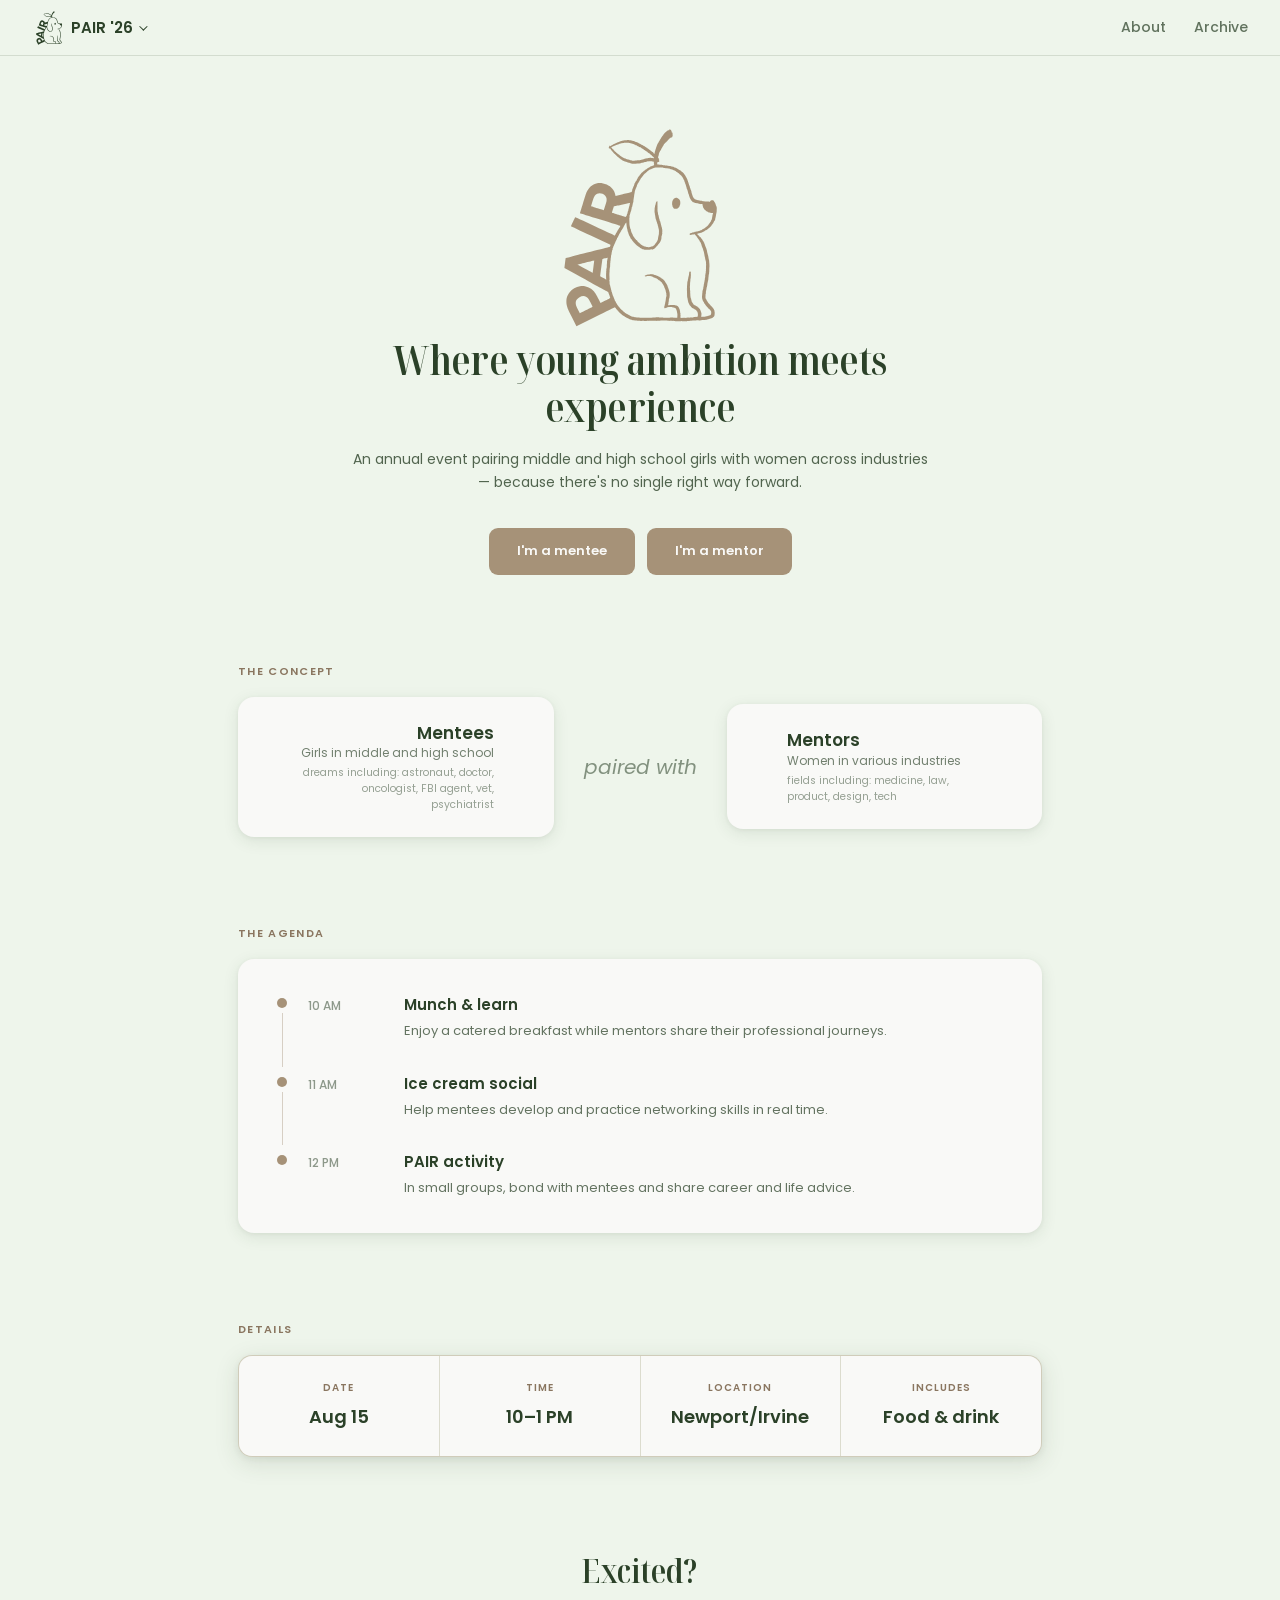
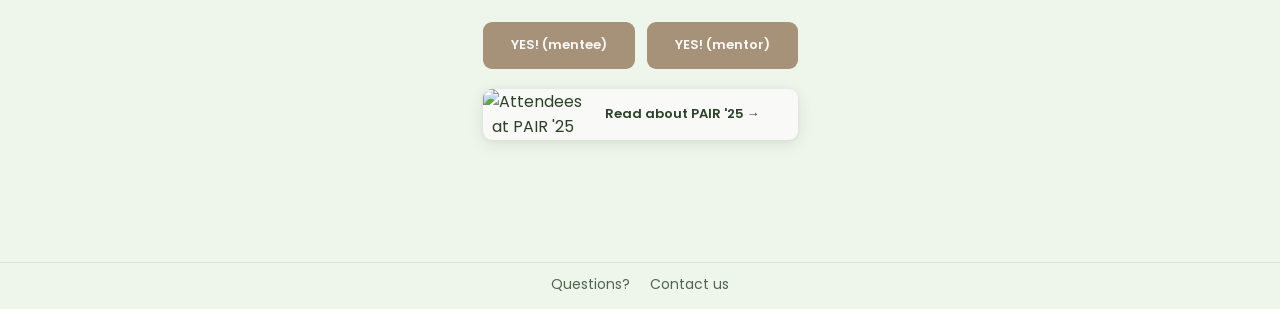
==== commit ca40f1dd: "added logo to homepage" ====
--- a/index.html
+++ b/index.html
@@ -15,8 +15,10 @@
 
     <!-- HERO -->
     <section class="hero" aria-labelledby="hero-heading">
+      <span class="logo" style="width: 200px; height: 200px; background-color: var(--brown);"></span>
       <h1 id="hero-heading" class="serif">Where young ambition meets experience</h1>
       <p class="hero-sub">An annual event pairing middle and high school girls with women across industries — because there's no single right way forward.</p>
+      <!-- <span class="logo" style="width: 60px; height: 60px; background-color: var(--brown);"></span> -->
       <div class="hero-buttons">
         <a href="mentees.html" class="btn btn-flower">
           <span class="flower-wrapper" aria-hidden="true"><span class="flower-inner"><svg width="26" height="28" viewBox="0 0 26 28" fill="none"><path d="M13 28 C11.5 25 9.8 23.6 10.3 21.2 C10.8 18.8 14 18.8 13 16 C12.4 14.2 10.7 13.8 11.3 11.5" stroke="#5C8A4A" stroke-width="1.3" stroke-linecap="round" fill="none"/><path d="M11.6 19.8 C9.2 18.4 8.2 16.4 9.6 15.6 C10.4 17.1 11.3 18.4 11.6 19.8Z" fill="#5C8A4A"/><ellipse cx="0" cy="-4.3" rx="2" ry="3.4" fill="#c0392b" transform="translate(11.5,10.5) rotate(0)"/><ellipse cx="0" cy="-4.3" rx="2" ry="3.4" fill="#a52a1a" transform="translate(11.5,10.5) rotate(60)"/><ellipse cx="0" cy="-4.3" rx="2" ry="3.4" fill="#c0392b" transform="translate(11.5,10.5) rotate(120)"/><ellipse cx="0" cy="-4.3" rx="2" ry="3.4" fill="#a52a1a" transform="translate(11.5,10.5) rotate(180)"/><ellipse cx="0" cy="-4.3" rx="2" ry="3.4" fill="#c0392b" transform="translate(11.5,10.5) rotate(240)"/><ellipse cx="0" cy="-4.3" rx="2" ry="3.4" fill="#a52a1a" transform="translate(11.5,10.5) rotate(300)"/><circle cx="11.5" cy="10.5" r="2.4" fill="#f9c74f"/></svg></span></span>
--- a/assets/css/styles.css
+++ b/assets/css/styles.css
@@ -30,10 +30,21 @@
   padding: 0 32px; height: 56px;
   display: flex; align-items: center; justify-content: space-between;
 }
-.nav-left { display: flex; align-items: center; gap: 10px; }
+.nav-left { display: flex; align-items: center; gap: 5px; }
 .nav-logo-link { display: inline-flex; align-items: center; }
-.nav-logo { width: 34px; height: 34px; object-fit: contain; }
-
+.logo {
+  display: inline-block;
+  background-color: var(--text);
+  mask-image: url('../images/pair-logo.svg');
+  mask-size: contain;
+  mask-repeat: no-repeat;
+  mask-position: center;
+  -webkit-mask-image: url('../images/pair-logo.svg');
+  -webkit-mask-size: contain;
+  -webkit-mask-repeat: no-repeat;
+  -webkit-mask-position: center;
+}
+.nav-logo { width: 34px; height: 34px; }
 .nav-dropdown { position: relative; }
 /* Invisible bridge fills the gap between trigger and menu so hover never breaks */
 .nav-dropdown::after {
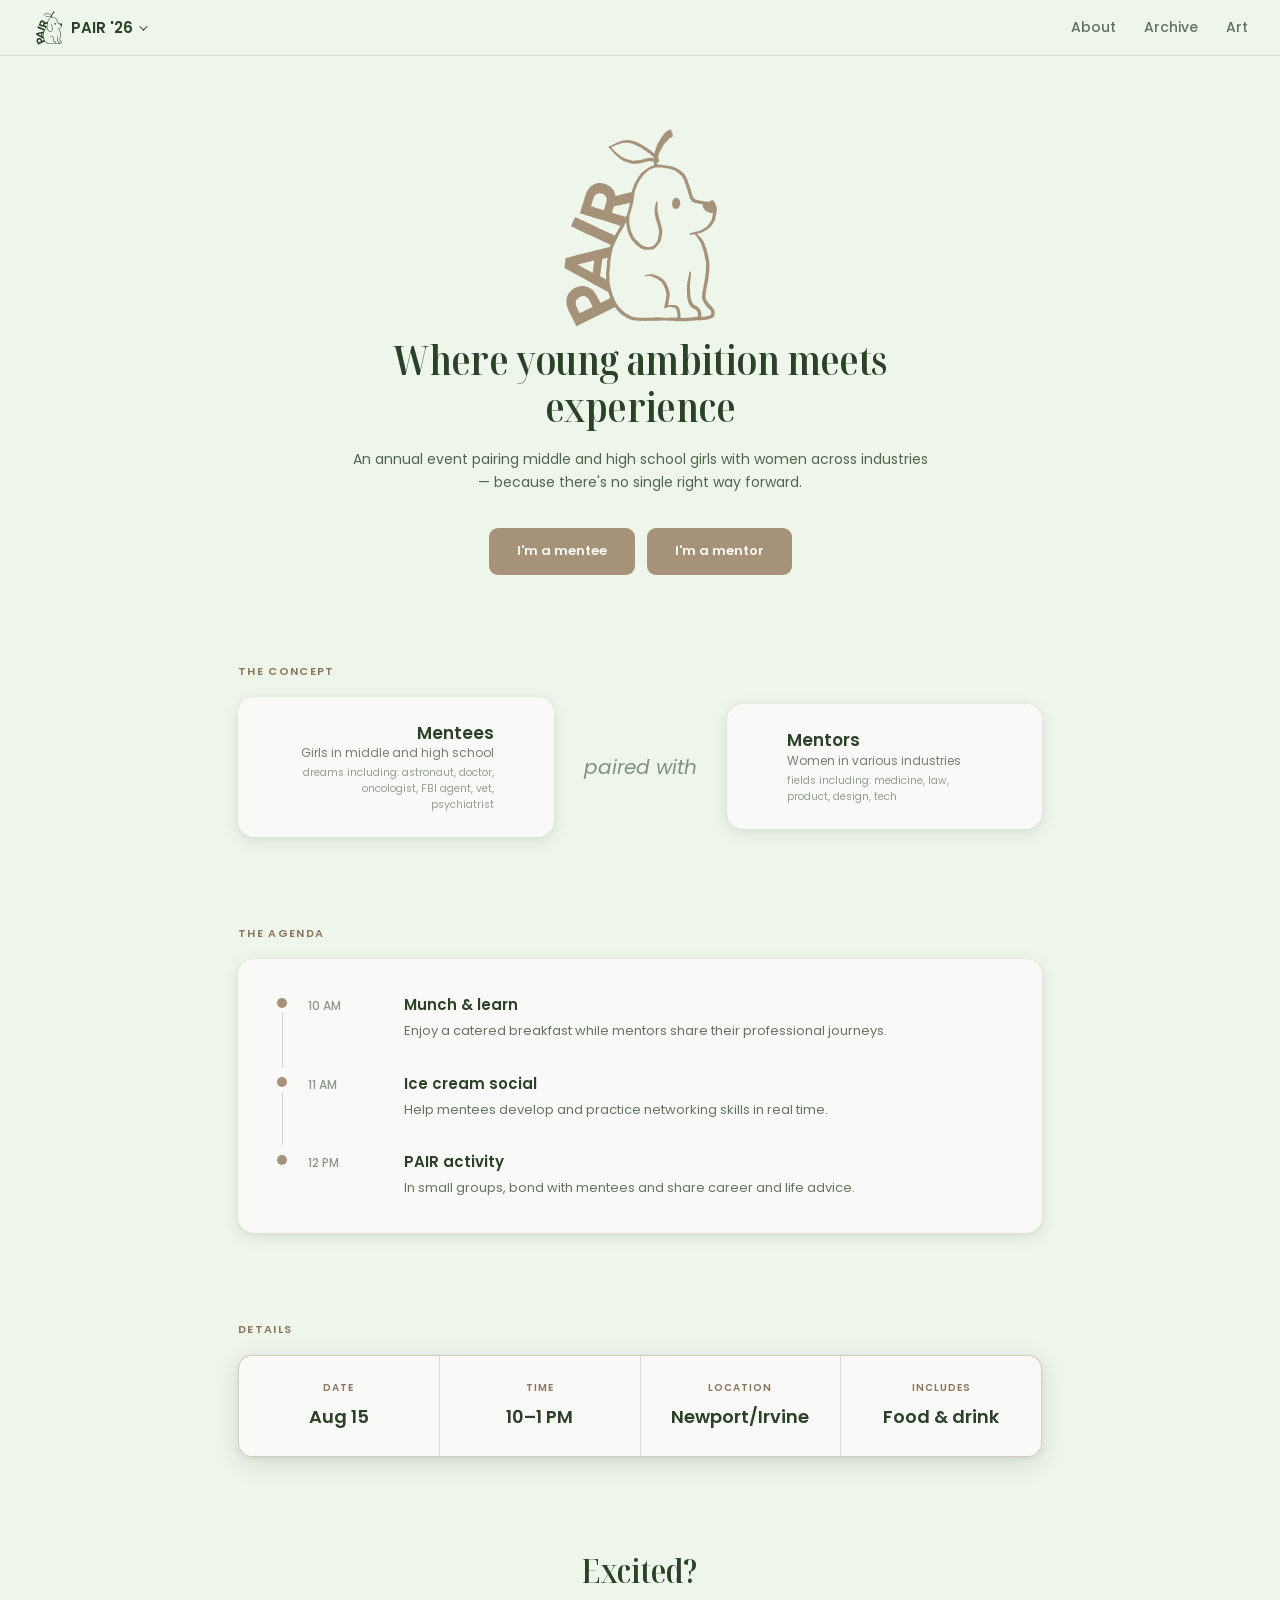
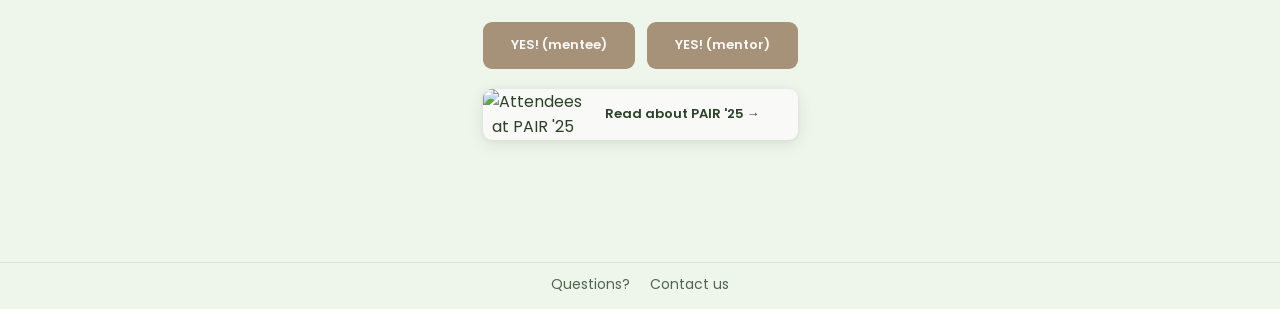
==== commit 27c9d007: "adjusted cursor physics" ====
--- a/index.html
+++ b/index.html
@@ -1,3 +1,5 @@
+<!-- python3 -m http.server 8000 -->
+
 <!DOCTYPE html>
 <html lang="en">
 <head>
--- a/assets/css/styles.css
+++ b/assets/css/styles.css
@@ -367,6 +367,23 @@
 
 .archive-closing { font-style: italic; font-size: 14px; opacity: 0.72; text-align: center; max-width: 520px; margin: 0 auto; line-height: 1.7; }
 
+/* ── FLOWER JAR ── */
+.flower-jar-section { padding-top: 60px; margin-bottom: 0px; }
+.flower-jar-wrap {
+  padding: 8px;
+}
+.flower-jar-canvas {
+  display: block; 
+  width: 100%;
+  height: 580px;
+  /* cursor: pointer; */
+  
+}
+.flower-jar-caption {
+  text-align: center; font-size: 12px; opacity: 0.6;
+  margin-top: 14px; letter-spacing: 0.02em;
+}
+
 /* ── RESPONSIVE ── */
 @media (max-width: 680px) {
   .archive-row { grid-template-columns: 1fr; }
@@ -378,6 +395,7 @@
   .concept-divider { flex: 1 1 100%; order: 2; padding: 0; }
   .concept-chip { flex: 1 1 100%; }
   .concept-chip--reverse { border-radius: 16px; }
+  .flower-jar-canvas { height: 360px; }
 }
 @media (max-width: 520px) {
   .hero h1 { font-size: 30px; }
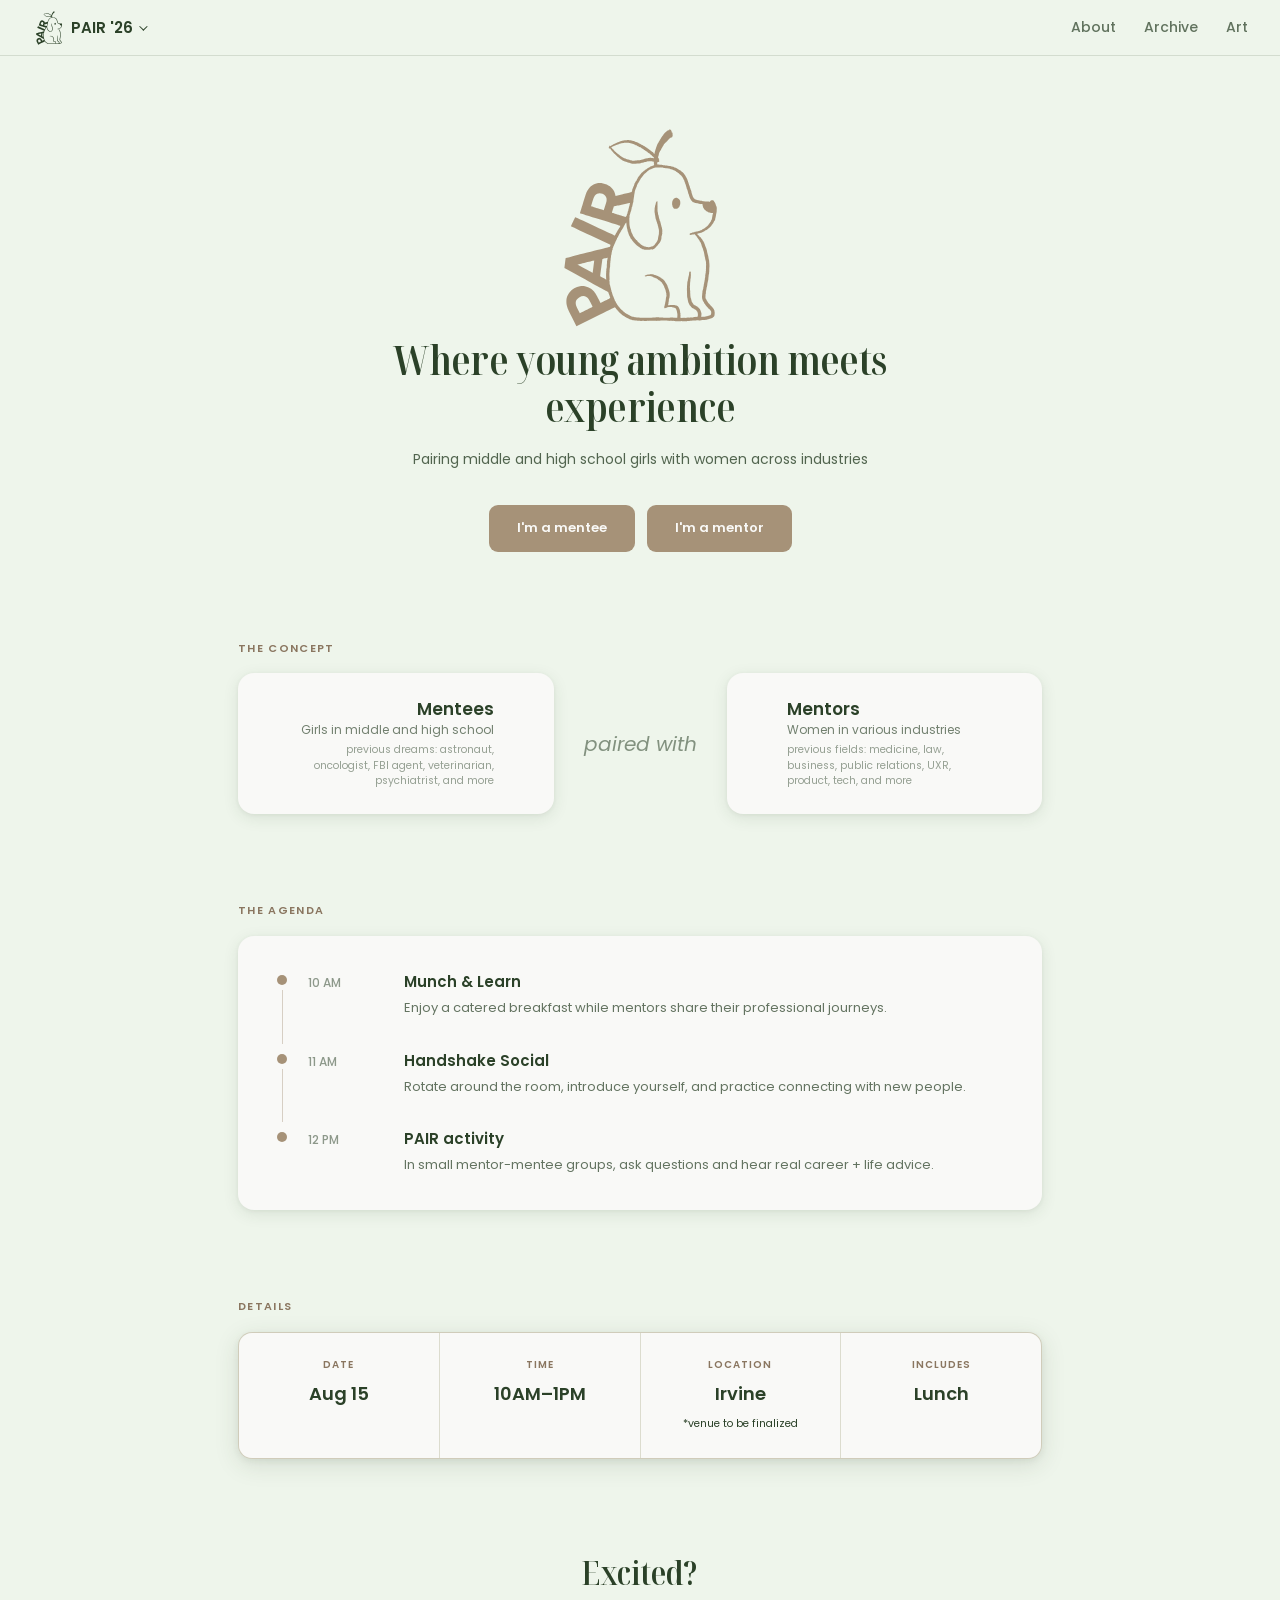
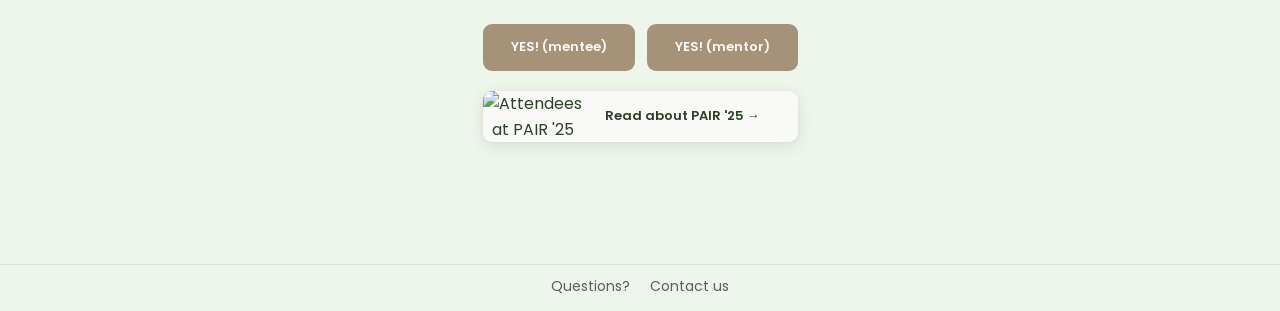
==== commit 33f85ab1: "removed some images, edited mission and homepage" ====
--- a/index.html
+++ b/index.html
@@ -19,7 +19,7 @@
     <section class="hero" aria-labelledby="hero-heading">
       <span class="logo" style="width: 200px; height: 200px; background-color: var(--brown);"></span>
       <h1 id="hero-heading" class="serif">Where young ambition meets experience</h1>
-      <p class="hero-sub">An annual event pairing middle and high school girls with women across industries — because there's no single right way forward.</p>
+      <p class="hero-sub">Pairing middle and high school girls with women across industries</span></p>
       <!-- <span class="logo" style="width: 60px; height: 60px; background-color: var(--brown);"></span> -->
       <div class="hero-buttons">
         <a href="mentees.html" class="btn btn-flower">
@@ -46,7 +46,7 @@
           <div class="concept-text">
             <strong>Mentees</strong>
             <span>Girls in middle and high school</span>
-            <span class="concept-examples">dreams including: astronaut, doctor, oncologist, FBI agent, vet, psychiatrist</span>
+            <span class="concept-examples">previous dreams: astronaut, oncologist, FBI agent, veterinarian, psychiatrist, and more</span>
           </div>
         </div>
 
@@ -63,7 +63,7 @@
           <div class="concept-text">
             <strong>Mentors</strong>
             <span>Women in various industries</span>
-            <span class="concept-examples">fields including: medicine, law, product, design, tech</span>
+            <span class="concept-examples">previous fields: medicine, law, business, public relations, UXR, product, tech, and more</span>
           </div>
         </div>
 
@@ -82,7 +82,7 @@
             </div>
             <div class="timeline-time">10 AM</div>
             <div class="timeline-content">
-              <strong>Munch &amp; learn</strong>
+              <strong>Munch &amp; Learn</strong>
               <p>Enjoy a catered breakfast while mentors share their professional journeys.</p>
             </div>
           </div>
@@ -93,8 +93,8 @@
             </div>
             <div class="timeline-time">11 AM</div>
             <div class="timeline-content">
-              <strong>Ice cream social</strong>
-              <p>Help mentees develop and practice networking skills in real time.</p>
+              <strong>Handshake Social</strong>
+              <p>Rotate around the room, introduce yourself, and practice connecting with new people.</p>
             </div>
           </div>
           <div class="timeline-item">
@@ -105,7 +105,7 @@
             <div class="timeline-time">12 PM</div>
             <div class="timeline-content">
               <strong>PAIR activity</strong>
-              <p>In small groups, bond with mentees and share career and life advice.</p>
+              <p>In small mentor-mentee groups, ask questions and hear real career + life advice.</p>
             </div>
           </div>
         </div>
@@ -122,15 +122,19 @@
         </div>
         <div class="event-cell">
           <span class="event-cell-label">Time</span>
-          <span class="event-cell-value">10–1 PM</span>
+          <span class="event-cell-value">10AM–1PM</span>
         </div>
         <div class="event-cell">
           <span class="event-cell-label">Location</span>
-          <span class="event-cell-value">Newport/Irvine</span>
+          <span class="event-cell-value">Irvine</span>
+          <br>
+          <span class="event-cell-value" style="font-size: 8pt; padding-top:0px; font-weight: normal;">*venue to be finalized</span>
         </div>
         <div class="event-cell">
           <span class="event-cell-label">Includes</span>
-          <span class="event-cell-value">Food &amp; drink</span>
+          <!-- <span class="event-cell-value" style="background-color: red;">Food &amp; drink</span> -->
+          <span class="event-cell-value">Lunch</span>
+
         </div>
       </div>
     </section>
--- a/assets/css/styles.css
+++ b/assets/css/styles.css
@@ -150,7 +150,9 @@
 .hero h1 { font-size: 40px; line-height: 1.18; margin-bottom: 18px; }
 .hero-sub { font-size: 14px; opacity: 0.8; margin-bottom: 34px; line-height: 1.65; }
 .hero-buttons { display: flex; gap: 12px; justify-content: center; flex-wrap: wrap; }
-
+.hero-emphasis {
+  font-style: italic;
+}
 /* CTA group: two flower buttons + wide archive button below */
 .closing-cta { text-align: center; margin-bottom: 72px; }
 .closing-cta h2 { font-size: 32px; margin-bottom: 26px; }
@@ -363,7 +365,7 @@
 }
 .tquote { font-family: 'Noto Serif Display', Georgia, serif; font-size: 48px; color: var(--brown-dark); line-height: 0.85; margin-bottom: 14px; }
 .ttext { font-size: 13px; opacity: 0.84; line-height: 1.65; margin-bottom: 14px; }
-.tattrib { font-size: 11px; font-weight: 600; opacity: 0.48; letter-spacing: 0.05em; }
+.tattrib { font-size: 11px; font-weight: 600; opacity: 0.48; letter-spacing: 0.05em; margin-bottom: 20px;}
 
 .archive-closing { font-style: italic; font-size: 14px; opacity: 0.72; text-align: center; max-width: 520px; margin: 0 auto; line-height: 1.7; }
 
@@ -377,7 +379,7 @@
   width: 100%;
   height: 580px;
   /* cursor: pointer; */
-  
+
 }
 .flower-jar-caption {
   text-align: center; font-size: 12px; opacity: 0.6;
@@ -395,7 +397,7 @@
   .concept-divider { flex: 1 1 100%; order: 2; padding: 0; }
   .concept-chip { flex: 1 1 100%; }
   .concept-chip--reverse { border-radius: 16px; }
-  .flower-jar-canvas { height: 360px; }
+  /* .flower-jar-canvas { height: 460px; } */
 }
 @media (max-width: 520px) {
   .hero h1 { font-size: 30px; }
